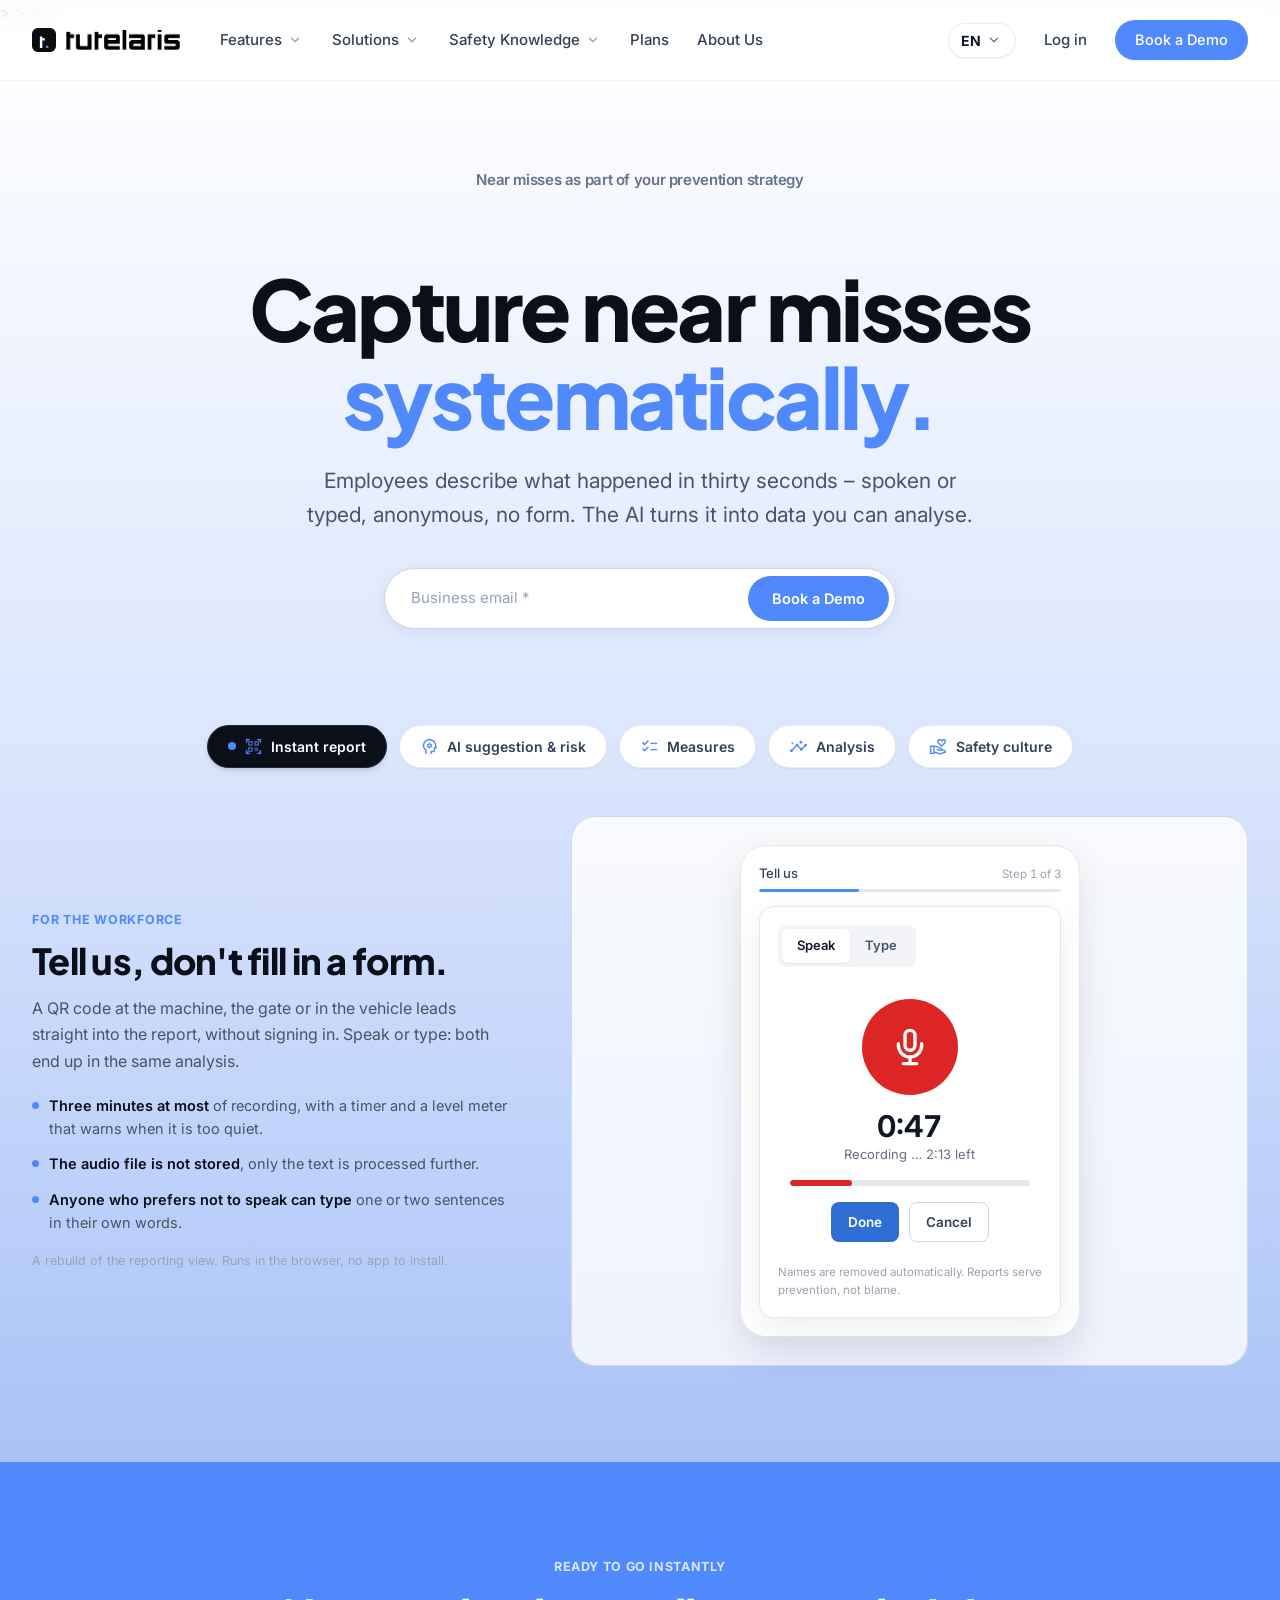
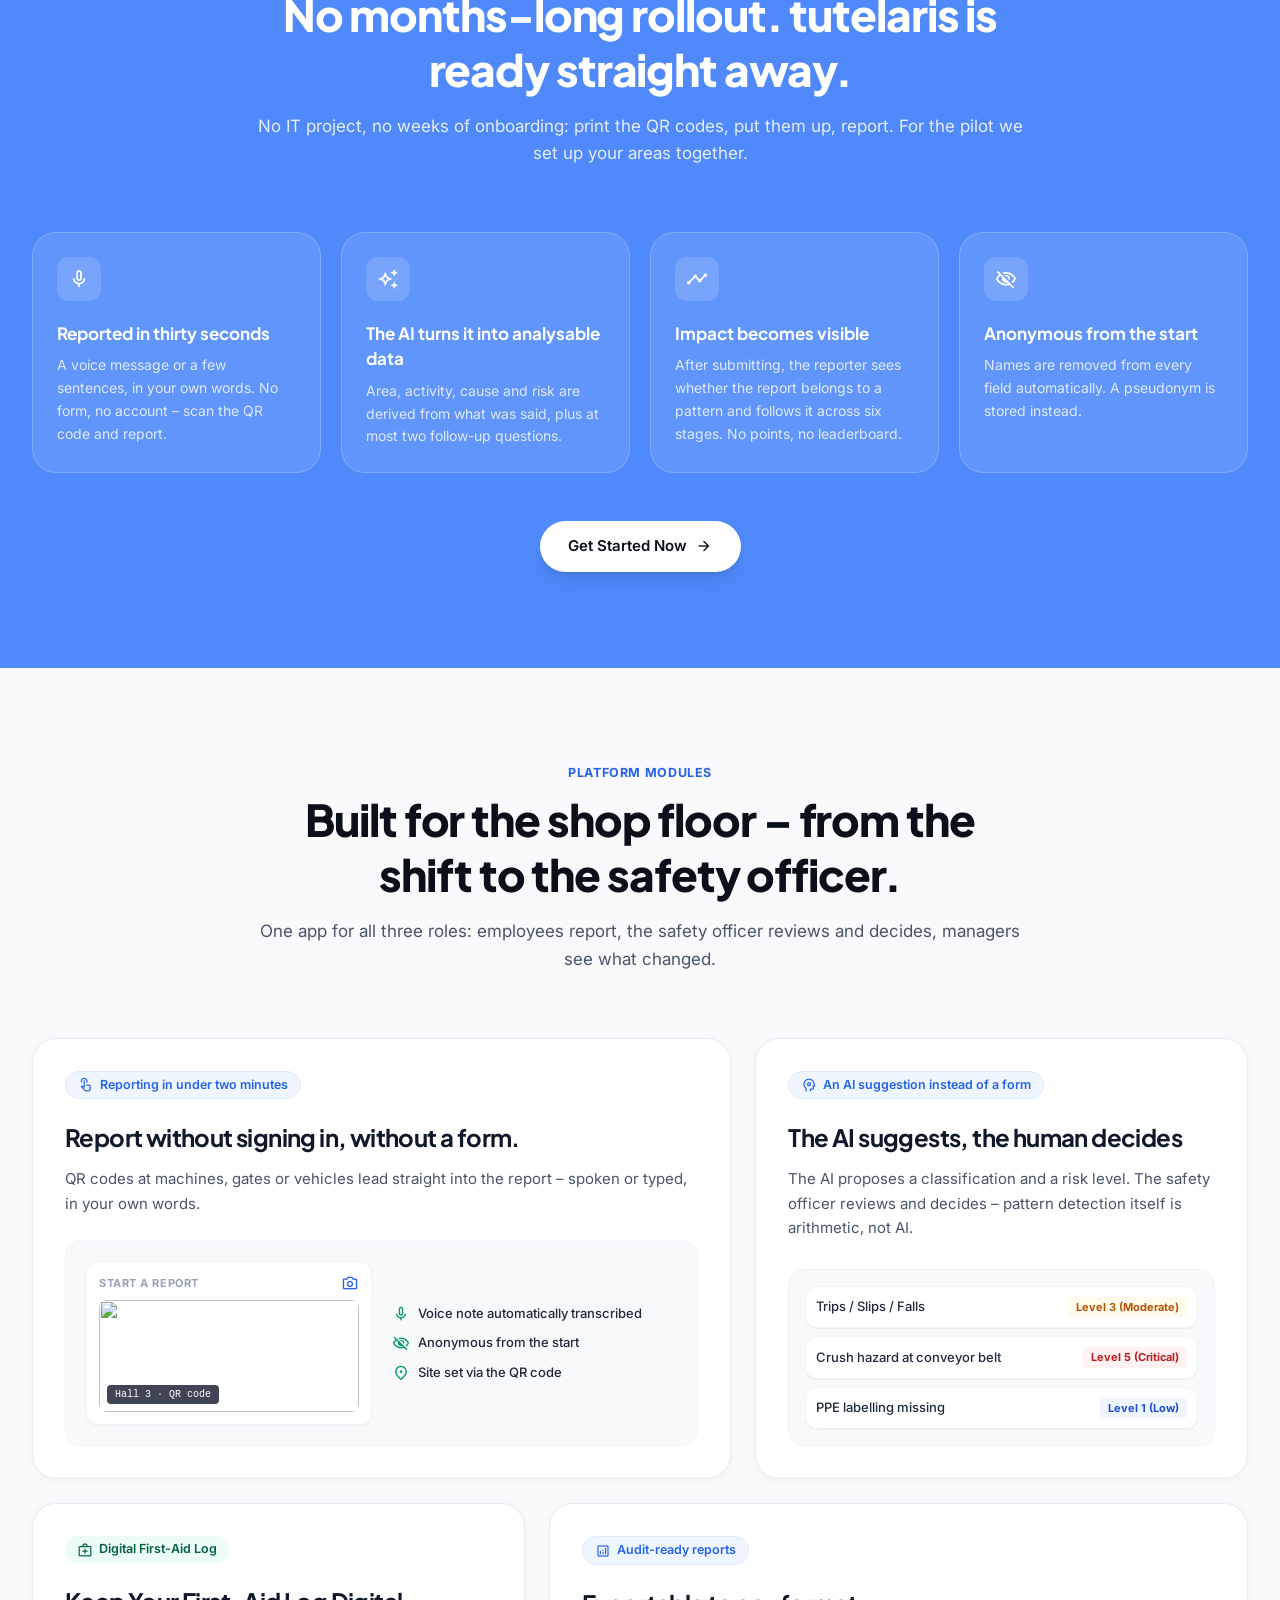
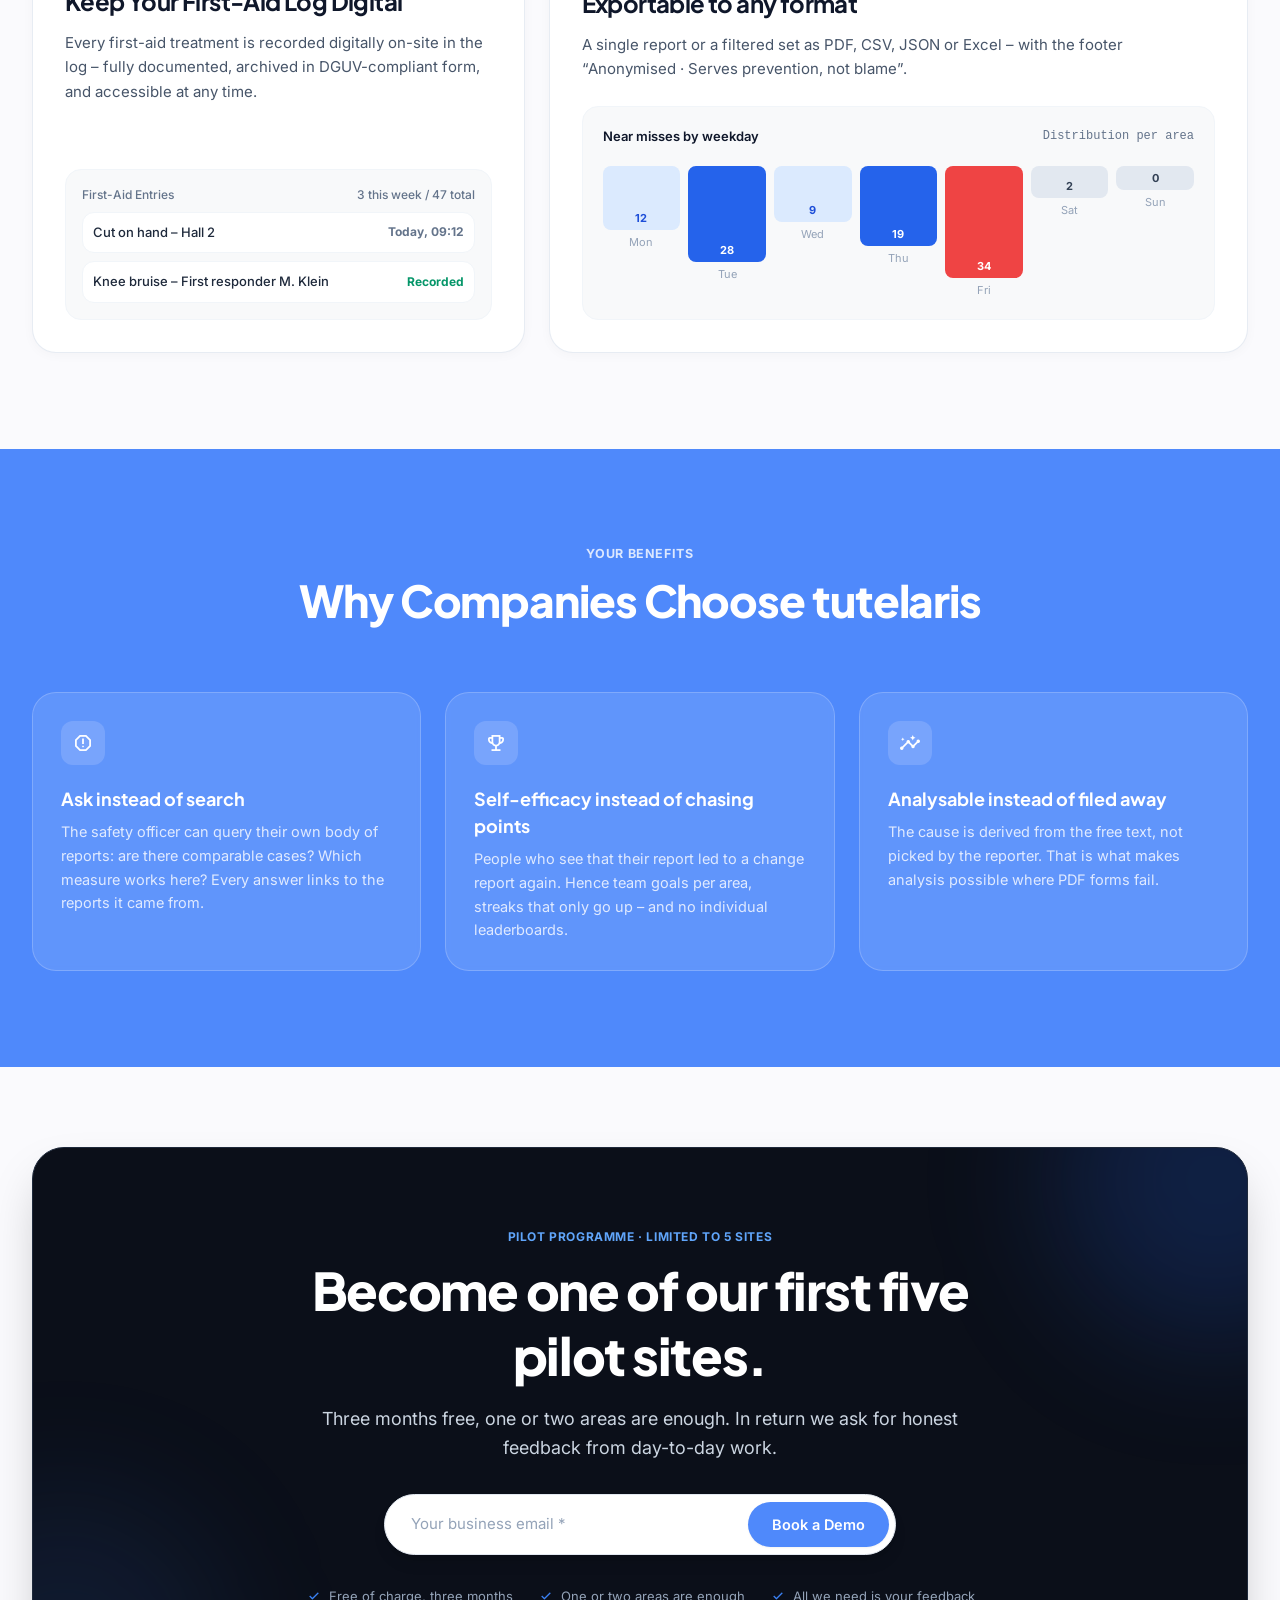
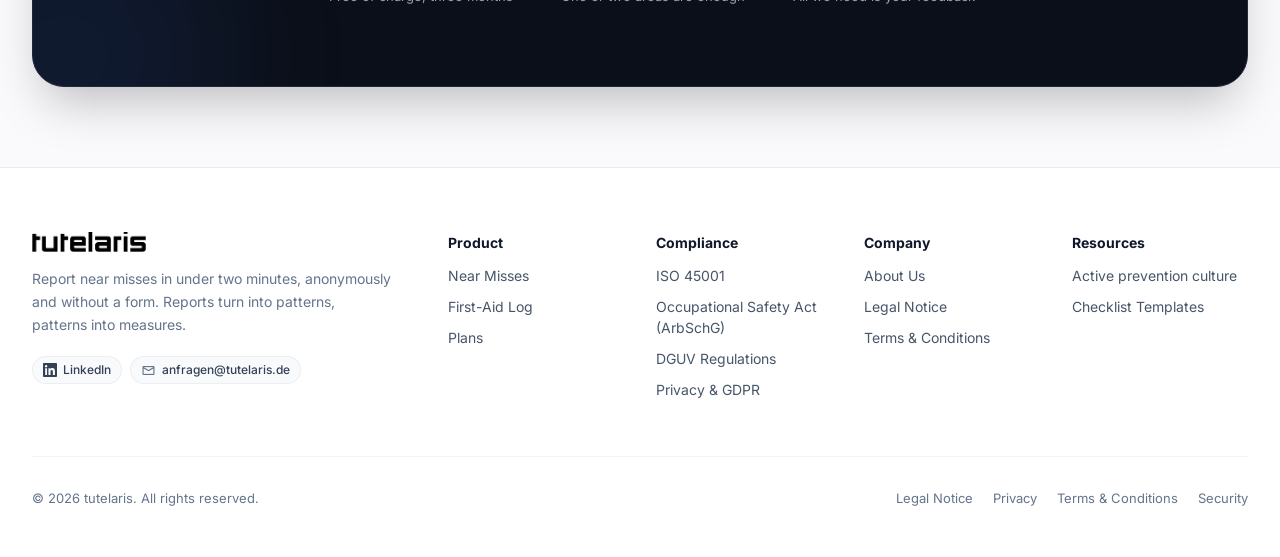
==== index.html @ 53d504a3 "Demo-Fenster auf dem Handy scrollbar und kompakter" ====
<!DOCTYPE html>
<html lang="en">
  <head>
    <meta charset="utf-8">
    <meta content="width=device-width, initial-scale=1.0" name="viewport">
    <meta content="web_standard" name="shell-type">
    <title>tutelaris – Capture near misses systematically</title>
    <meta name="description" content="Report near misses in under two minutes, spoken and anonymous, without a form. tutelaris turns reports into patterns and documented measures, first-aid log included.">>
    <link rel="canonical" href="https://tutelarisapp.com/"><link rel="alternate" hreflang="de" href="https://tutelaris.de/"><link rel="alternate" hreflang="en" href="https://tutelarisapp.com/"><link rel="alternate" hreflang="x-default" href="https://tutelaris.de/">
    <link rel="icon" href="https://tutelarisapp.com/favicon.ico" sizes="any"><link rel="icon" type="image/svg+xml" href="https://tutelarisapp.com/favicon.svg"><link rel="apple-touch-icon" href="https://tutelarisapp.com/apple-touch-icon.png">
    <meta name="theme-color" content="#4f89fb">
    <meta property="og:type" content="website">
    <meta property="og:site_name" content="tutelaris">
    <meta property="og:locale" content="de_DE">
    <meta property="og:url" content="https://tutelaris.de/">
    <meta property="og:title" content="tutelaris – Capture near misses systematically">>
    <meta property="og:description" content="Report near misses in under two minutes, spoken and anonymous, without a form. tutelaris turns reports into patterns and documented measures, first-aid log included.">>
    <meta property="og:image" content="https://tutelaris.de/og-image.png">
    <meta property="og:image:width" content="1200">
    <meta property="og:image:height" content="630">
    <meta name="twitter:card" content="summary_large_image">
    <meta name="twitter:title" content="tutelaris – Capture near misses systematically">
    <meta name="twitter:description" content="Report near misses in under two minutes, spoken and anonymous, without a form. tutelaris turns reports into patterns and documented measures, first-aid log included.">
    <meta name="twitter:image" content="https://tutelaris.de/og-image.png">
    <link href="https://fonts.googleapis.com" rel="preconnect">
    <link crossorigin="" href="https://fonts.gstatic.com" rel="preconnect">
    <link href="https://fonts.googleapis.com/css2?family=Inter:wght@400;500;600;700;800&amp;family=Plus+Jakarta+Sans:wght@600;700;800;900&amp;display=swap" rel="stylesheet">
    <link href="https://fonts.googleapis.com/css2?family=Material+Symbols+Outlined:opsz,wght,FILL,GRAD@20..24,400..600,0..1,0" rel="stylesheet">
    <style>@layer base{html,body{margin:0;padding:0;}html{scroll-behavior:smooth;}body{overscroll-behavior:none;}main>:first-child{margin-top:0!important;}main>:last-child{margin-bottom:0!important;}}::-webkit-scrollbar{display:none;}/* Fenster für Demo-Anfrage und Login: auf kleinen Geräten scrollbar   und kompakter, damit das Formular nicht unten abgeschnitten wird. */#demo-modal,#login-modal{overflow-y:auto;-webkit-overflow-scrolling:touch;overscroll-behavior:contain;}@media (max-width:640px){  #demo-modal>div:last-child,#login-modal>div:last-child{align-items:flex-start;padding:12px;}  .demo-modal-panel,#login-modal .relative.w-full{padding:20px 18px;border-radius:20px;}  .demo-modal-panel h3,#login-modal h3{font-size:20px;line-height:1.25;}  #demo-modal-form{gap:10px;}  #demo-modal-form label{margin-bottom:3px;}  #demo-field-note{min-height:0;height:64px;}  .demo-modal-panel>p{margin-bottom:14px;}}/* Der Hero beginnt direkt unter dem festen Kopf: Der Verlauf trägt den Abstand, damit zwischen Navigation und Verlauf keine Kante entsteht. */.hero-top{padding-top:var(--header-h,120px);}/* Einzeilige Formularfelder: feste Höhe 35px *//* ── Produktansichten in den Tabs ─────────────────────────────   Eigenständiges CSS, weil die kompilierte Tailwind-Datei nur die   Klassen enthält, die beim Bauen vorkamen. */.tp-wrap{position:relative;}.tp-panel{display:none;}.tp-panel.is-active{display:block;animation:tp-in .22s ease-out both;}@keyframes tp-in{from{opacity:0;transform:translateY(8px);}to{opacity:1;transform:none;}}.tp-grid{display:grid;gap:40px;align-items:center;}@media(min-width:1024px){.tp-grid{grid-template-columns:5fr 7fr;gap:56px;}}.tp-eyebrow{font-size:12.5px;font-weight:700;letter-spacing:.06em;text-transform:uppercase;color:#4f89fb;margin:0 0 10px;}.tp-title{font-family:'Plus Jakarta Sans',sans-serif;font-size:30px;line-height:1.15;font-weight:800;letter-spacing:-.02em;color:#0b0f19;margin:0 0 14px;}@media(min-width:640px){.tp-title{font-size:36px;}}.tp-lead{font-size:16px;line-height:1.65;color:#475467;margin:0 0 20px;}.tp-points{list-style:none;margin:0;padding:0;display:flex;flex-direction:column;gap:12px;}.tp-points li{display:flex;gap:10px;font-size:14.5px;line-height:1.6;color:#475467;}.tp-points b{color:#0b0f19;font-weight:600;}.tp-dot{flex:0 0 auto;width:7px;height:7px;border-radius:999px;background:#4f89fb;margin-top:8px;}.tp-note{font-size:12.5px;color:#98a2b3;margin:18px 0 0;}/* Rahmen um die Nachbauten */.tp-stage{background:linear-gradient(180deg,#f8fafc,#eef3fe);border:1px solid rgba(148,163,184,.35);border-radius:24px;padding:20px;}@media(min-width:640px){.tp-stage{padding:28px;}}.tp-phone{max-width:340px;margin:0 auto;background:#fff;border:1px solid #e4e7ec;border-radius:26px;padding:18px;box-shadow:0 18px 40px rgba(15,23,42,.10);}.tp-app{background:#fff;border:1px solid #e4e7ec;border-radius:14px;padding:18px;box-shadow:0 12px 32px rgba(15,23,42,.07);}.tp-app+.tp-app{margin-top:12px;}.tp-scroll{max-height:440px;overflow:hidden;position:relative;}.tp-fade{position:absolute;left:0;right:0;bottom:0;height:56px;background:linear-gradient(to bottom,rgba(255,255,255,0),#fff);}/* Bausteine aus dem Produkt */.tp-lbl{font-size:13px;font-weight:600;color:#344054;margin:0 0 6px;}.tp-field{border:1px solid #d0d5dd;border-radius:8px;padding:8px 12px;font-size:13.5px;color:#101828;background:#fff;min-height:35px;display:flex;align-items:center;}.tp-field.tp-multi{display:block;line-height:1.55;min-height:0;}.tp-select{display:flex;align-items:center;justify-content:space-between;gap:8px;}.tp-caret{color:#98a2b3;font-size:11px;}.tp-row{display:grid;gap:12px;}@media(min-width:640px){.tp-row.tp-2{grid-template-columns:1fr 1fr;}}.tp-btn{display:inline-flex;align-items:center;justify-content:center;border-radius:8px;padding:9px 16px;font-size:13.5px;font-weight:600;border:1px solid transparent;}.tp-btn-primary{background:#2f6fd4;color:#fff;}.tp-btn-secondary{background:#fff;color:#344054;border-color:#d0d5dd;}.tp-btns{display:flex;flex-wrap:wrap;gap:10px;margin-top:14px;}.tp-h{font-size:15px;font-weight:600;color:#101828;margin:0;}.tp-sub{font-size:13px;color:#667085;margin:3px 0 0;}.tp-kicker{font-size:11px;font-weight:700;letter-spacing:.06em;text-transform:uppercase;color:#98a2b3;margin:0 0 6px;}.tp-soft{background:#f8f9fb;border-radius:8px;padding:12px 14px;}.tp-chip{display:inline-flex;align-items:center;gap:6px;border:1px solid #e4e7ec;background:#f8f9fb;color:#475467;border-radius:999px;padding:4px 10px;font-size:11.5px;font-weight:500;}.tp-tag{display:inline-flex;border:1px solid #d0d5dd;background:#fff;color:#344054;border-radius:999px;padding:6px 13px;font-size:13px;}.tp-tag.is-on{background:#2f6fd4;border-color:#2f6fd4;color:#fff;font-weight:600;}.tp-tags{display:flex;flex-wrap:wrap;gap:8px;margin-top:12px;}.tp-badge{display:inline-flex;align-items:center;gap:6px;border-radius:999px;padding:3px 9px;font-size:11.5px;font-weight:600;}.tp-badge .tp-bdot{width:7px;height:7px;border-radius:999px;}.tp-badge-high{background:#fef3f2;color:#912018;}.tp-num{font-variant-numeric:tabular-nums;}/* Ansicht 1: Aufnahme */.tp-steps{display:flex;align-items:baseline;justify-content:space-between;font-size:13px;}.tp-steps span:first-child{font-weight:500;color:#344054;}.tp-steps span:last-child{font-size:11.5px;color:#98a2b3;}.tp-progress{height:3px;border-radius:999px;background:#e4e7ec;margin-top:6px;overflow:hidden;}.tp-progress i{display:block;height:100%;width:33.3%;border-radius:999px;background:#4d8cf0;}.tp-switch{display:inline-flex;background:#f2f4f7;border-radius:8px;padding:4px;margin-bottom:14px;}.tp-switch span{padding:7px 15px;border-radius:6px;font-size:13px;font-weight:600;color:#475467;}.tp-switch span.is-on{background:#fff;color:#101828;box-shadow:0 1px 2px rgba(16,24,40,.08);}.tp-rec{display:flex;flex-direction:column;align-items:center;gap:16px;padding:18px 0;text-align:center;}.tp-mic{position:relative;display:grid;place-items:center;width:96px;height:96px;}.tp-mic .tp-ring{position:absolute;inset:0;border-radius:999px;background:rgba(239,68,68,.25);animation:tp-breathe 1.6s ease-in-out infinite;}@keyframes tp-breathe{0%,100%{transform:scale(1.05);}50%{transform:scale(1.4);}}.tp-mic .tp-core{position:relative;display:grid;place-items:center;width:96px;height:96px;border-radius:999px;background:#dc2626;color:#fff;}.tp-time{font-size:30px;font-weight:700;color:#101828;line-height:1;}.tp-bar{height:6px;width:100%;max-width:240px;border-radius:999px;background:#e4e7ec;overflow:hidden;}.tp-bar i{display:block;height:100%;width:26%;background:#dc2626;border-radius:999px;}/* Ansicht 4: Auswertung */.tp-tiles{display:grid;grid-template-columns:1fr 1fr;gap:10px;}.tp-tile{border:1px solid #e4e7ec;border-radius:12px;background:#fff;padding:12px 14px;}.tp-tile .tp-tl{font-size:12px;font-weight:500;color:#667085;}.tp-tile .tp-tv{font-size:26px;font-weight:700;color:#111827;margin-top:2px;line-height:1.1;}.tp-tile .tp-th{font-size:11px;color:#98a2b3;margin-top:2px;}.tp-rank{display:grid;place-items:center;width:22px;height:22px;border-radius:6px;background:#2f6fd4;color:#fff;font-size:11px;font-weight:700;flex:0 0 auto;}.tp-barrow{display:grid;grid-template-columns:1fr auto;gap:8px;align-items:center;font-size:12.5px;color:#475467;margin-bottom:8px;}.tp-bartrack{grid-column:1 / -1;height:7px;border-radius:999px;background:#eef2f6;overflow:hidden;margin-top:-4px;}.tp-bartrack i{display:block;height:100%;border-radius:999px;}.tp-terms{display:flex;flex-wrap:wrap;gap:7px;}.tp-term{display:inline-flex;align-items:baseline;gap:5px;border-radius:8px;padding:4px 9px;background:#eef4fe;color:#2154a3;font-size:13px;}.tp-term b{font-weight:700;}.tp-term small{color:#6ba1f4;font-size:11px;}/* Ansicht 5: Rückmeldung */.tp-thanks{display:flex;gap:14px;align-items:flex-start;border:1px solid #bbf7d0;background:#f0fdf4;border-radius:14px;padding:16px;}.tp-thumb{flex:0 0 auto;display:grid;place-items:center;width:52px;height:52px;border-radius:999px;background:#0ca30c;color:#fff;}.tp-thanks h4{font-size:18px;font-weight:700;color:#14532d;margin:0;line-height:1.25;}.tp-pattern{display:flex;flex-wrap:wrap;align-items:center;gap:8px;margin-top:8px;font-size:14px;color:#14532d;}.tp-pdots{display:flex;gap:4px;}.tp-pdots i{width:8px;height:8px;border-radius:999px;background:#0ca30c;display:block;}.tp-trail{list-style:none;margin:0;padding:0;}.tp-trail li{display:flex;gap:12px;}.tp-trail .tp-line{display:flex;flex-direction:column;align-items:center;}.tp-trail .tp-tdot{width:10px;height:10px;border-radius:999px;background:#d1d5db;margin-top:5px;flex:0 0 auto;}.tp-trail .tp-tdot.is-done{background:#0ca30c;}.tp-trail .tp-tdot.is-now{background:#4d8cf0;box-shadow:0 0 0 3px rgba(42,120,214,.18);}.tp-trail .tp-tline{width:1px;flex:1;background:#e5e7eb;}.tp-trail .tp-tline.is-done{background:#0ca30c;}.tp-trail .tp-tbody{padding-bottom:14px;}.tp-trail .tp-tbody.is-open{opacity:.55;}.tp-trail p{margin:0;font-size:13.5px;color:#1f2937;font-weight:500;}.tp-trail p.is-now{font-weight:600;color:#101828;}.tp-trail small{display:block;margin-top:2px;font-size:11.5px;color:#667085;}.tp-result{border:1px solid #bbf7d0;background:#f0fdf4;border-radius:12px;padding:14px 16px;margin-top:12px;}.tp-result .tp-kicker{color:rgba(20,83,45,.7);}.tp-result p{margin:6px 0 0;font-size:14px;color:#14532d;line-height:1.55;font-weight:500;}.tp-result small{display:block;margin-top:8px;font-size:11.5px;color:rgba(20,83,45,.8);font-weight:400;}.tp-reject{border:1px solid #fde68a;background:#fffbeb;border-radius:12px;padding:14px 16px;margin-top:12px;}.tp-reject .tp-kicker{color:rgba(120,53,15,.85);}.tp-reject p{margin:6px 0 0;font-size:13.5px;color:#78350f;line-height:1.55;}@media (prefers-reduced-motion: reduce){  .tp-panel.is-active{animation:none;}  .tp-mic .tp-ring{animation:none;transform:scale(1.2);}}.sr-only{position:absolute;width:1px;height:1px;padding:0;margin:-1px;overflow:hidden;clip:rect(0,0,0,0);white-space:nowrap;border:0;}.hero-eyebrow{margin-bottom:72px;}@media (max-width:640px){.hero-eyebrow{margin-bottom:40px;}}.form-field{height:35px;padding-top:0;padding-bottom:0;line-height:35px;}.form-field:focus{box-shadow:0 0 0 3px rgba(79,137,251,.15);}.demo-booking-link:hover,.demo-success-booking:hover{color:#1e293b;}button[disabled]{opacity:.6;cursor:default;}/* Nav dropdowns: open on hover/focus with a short fade+slide; click still works on touch */.nav-dropdown-panel{opacity:0;visibility:hidden;transform:translateY(-6px);pointer-events:none;transition:opacity .18s ease,transform .18s ease,visibility .18s;}.nav-dropdown-panel::before{content:"";position:absolute;left:0;right:0;top:-10px;height:10px;}.nav-dropdown:hover>.nav-dropdown-panel,.nav-dropdown:focus-within>.nav-dropdown-panel,.nav-dropdown.is-open>.nav-dropdown-panel{opacity:1;visibility:visible;transform:translateY(0);pointer-events:auto;}.nav-dropdown:hover>.nav-dropdown-btn .material-symbols-outlined,.nav-dropdown.is-open>.nav-dropdown-btn .material-symbols-outlined{transform:rotate(180deg);}@media (prefers-reduced-motion:reduce){.nav-dropdown-panel{transition:none;}}</style><link rel="stylesheet" href="/styles-tailwind.css">
  <script type="application/ld+json">
  {
    "@context": "https://schema.org",
    "@type": "Organization",
    "name": "tutelaris",
    "url": "https://tutelaris.de/",
    "logo": "https://tutelaris.de/tutelaris-logo.svg",
    "description": "tutelaris ist die Anwendung, mit der Beschäftigte Beinaheunfälle in unter zwei Minuten anonym melden und Fachkräfte daraus Muster und Maßnahmen ableiten."
  }
  </script>
</head>
  <body class="bg-[#FAFAFD] font-body text-[#101828] antialiased selection:bg-blue-100 selection:text-blue-900">
    <header class="fixed top-0 left-0 right-0 w-full z-50 bg-white/80 backdrop-blur-md border-b border-slate-100 transition-all">
      
      <div class="h-20 max-w-[80rem] mx-auto px-6 sm:px-8 flex items-center justify-between gap-4">
        <div class="flex items-center gap-10">
          <a class="flex items-center gap-2.5 focus:outline-none" data-path="home" href="index.html">
            <img alt="" aria-hidden="true" class="h-6 w-auto object-contain rounded-md" src="/tutelaris-logo.svg"><img alt="tutelaris" class="h-5 w-auto object-contain" src="/tutelaris-logo-black.png">
  </a>
  <nav class="hidden lg:flex items-center gap-7">
    <div class="relative nav-dropdown">
      <button class="nav-dropdown-btn flex items-center gap-1 text-[15px] font-medium text-slate-700 hover:text-slate-900 py-2" type="button"><span>Features</span> <span class="material-symbols-outlined text-[18px] text-slate-400 transition-transform">expand_more</span></button>
      <div class="nav-dropdown-panel absolute top-full left-0 mt-1 w-64 bg-white rounded-2xl border border-slate-200/80 shadow-lg p-2 z-50">
        <a class="block px-3.5 py-2.5 rounded-xl text-[14px] font-medium text-slate-700 hover:bg-slate-50 hover:text-slate-900" href="#funktionen" data-path="beinaheunfall-management">Near Misses</a>
        <a class="block px-3.5 py-2.5 rounded-xl text-[14px] font-medium text-slate-700 hover:bg-slate-50 hover:text-slate-900" href="#verbandsbuch-modul" data-path="verbandsbuch">First-Aid Log</a>
      </div>
    </div>
    <div class="relative nav-dropdown">
      <button class="nav-dropdown-btn flex items-center gap-1 text-[15px] font-medium text-slate-700 hover:text-slate-900 py-2" type="button"><span>Solutions</span> <span class="material-symbols-outlined text-[18px] text-slate-400 transition-transform">expand_more</span></button>
      <div class="nav-dropdown-panel absolute top-full left-0 mt-1 w-64 bg-white rounded-2xl border border-slate-200/80 shadow-lg p-2 z-50">
        <a class="block px-3.5 py-2.5 rounded-xl text-[14px] font-medium text-slate-700 hover:bg-slate-50 hover:text-slate-900" href="logistik.html" data-path="loesung-logistik">Logistics</a>
        <a class="block px-3.5 py-2.5 rounded-xl text-[14px] font-medium text-slate-700 hover:bg-slate-50 hover:text-slate-900" href="produktion.html" data-path="loesung-produktion">Production</a>
        <a class="block px-3.5 py-2.5 rounded-xl text-[14px] font-medium text-slate-700 hover:bg-slate-50 hover:text-slate-900" href="baugewerbe.html" data-path="loesung-bau">Construction</a>
      </div>
    </div>
    <div class="relative nav-dropdown">
      <button class="nav-dropdown-btn flex items-center gap-1 text-[15px] font-medium text-slate-700 hover:text-slate-900 py-2" type="button"><span>Safety Knowledge</span> <span class="material-symbols-outlined text-[18px] text-slate-400 transition-transform">expand_more</span></button>
      <div class="nav-dropdown-panel absolute top-full left-0 mt-1 w-64 bg-white rounded-2xl border border-slate-200/80 shadow-lg p-2 z-50">
        <a class="block px-3.5 py-2.5 rounded-xl text-[14px] font-medium text-slate-700 hover:bg-slate-50 hover:text-slate-900" href="ehs-leitfaeden.html" data-path="ressourcen">Active prevention culture</a>
        <a class="block px-3.5 py-2.5 rounded-xl text-[14px] font-medium text-slate-700 hover:bg-slate-50 hover:text-slate-900" href="checklisten-vorlagen.html" data-path="ressourcen">Checklist Templates</a>
        </div>
    </div>
    <a class="text-[15px] font-medium text-slate-700 hover:text-slate-900 py-2" data-path="preise" href="preise.html">Plans</a>
    <a class="text-[15px] font-medium text-slate-700 hover:text-slate-900 py-2" data-path="unternehmen" href="ueber-uns.html">About Us</a>
  </nav></div>
  <div class="flex items-center gap-5">
    <div class="relative nav-dropdown hidden sm:block">
      <button class="nav-dropdown-btn flex items-center gap-1 px-3 py-1.5 rounded-full bg-white border border-slate-200/80 shadow-sm text-[14px] font-bold text-slate-900 hover:bg-slate-50" type="button" aria-haspopup="true">EN <span class="material-symbols-outlined text-[18px] text-slate-500 transition-transform">expand_more</span></button>
      <div class="nav-dropdown-panel absolute top-full right-0 mt-2 w-44 bg-white rounded-2xl border border-slate-200/80 shadow-lg p-1.5 z-50">
        <span class="flex items-center gap-2 px-3 py-2 rounded-lg text-[14px] font-bold text-[#4f89fb] bg-blue-50/70" aria-current="true">EN · English</span>
        <a class="flex items-center gap-2 px-3 py-2 rounded-lg text-[14px] font-semibold text-slate-800 hover:bg-slate-50" href="https://tutelaris.de/" hreflang="de">DE · Deutsch</a>
      </div>
    </div>
    
    
    <a class="hidden sm:inline-flex text-[15px] font-medium text-slate-700 hover:text-slate-900 px-2 py-1" data-path="login" href="#">Log in</a>
    <a class="demo-open-btn inline-flex items-center justify-center bg-[#4f89fb] hover:bg-[#3d75e6] text-white font-medium text-[14.5px] px-5 py-2.5 rounded-full shadow-sm hover:shadow-md transition-all h-10" data-path="demo-anfragen" href="https://meetings-na2.hubspot.com/andrei-piatrouski" target="_blank" rel="noopener">Book a Demo</a>
    <button class="mobile-nav-toggle lg:hidden flex items-center justify-center w-10 h-10 rounded-full border border-slate-200 text-slate-700" type="button" aria-expanded="false" aria-label="Open menu">
      <span class="material-symbols-outlined text-[22px]">menu</span>
    </button>
  </div></div>
  <div class="mobile-nav-panel hidden lg:hidden border-t border-slate-100 bg-white px-6 py-4 max-h-[calc(100vh-5rem)] overflow-y-auto">
    <div class="flex flex-col gap-1">
      <div class="mobile-accordion">
        <button type="button" class="mobile-accordion-btn w-full flex items-center justify-between px-2 py-2.5 rounded-lg text-[15px] font-medium text-slate-700 hover:bg-slate-50">
          <span>Features</span>
          <span class="material-symbols-outlined text-[20px] text-slate-400 transition-transform">expand_more</span>
        </button>
        <div class="mobile-accordion-panel hidden flex-col ml-2 pl-3 border-l border-slate-100">
          <a class="px-3 py-2 rounded-lg text-[14px] text-slate-600 hover:bg-slate-50 hover:text-slate-900" href="#funktionen" data-path="beinaheunfall-management">Near Misses</a>
          <a class="px-3 py-2 rounded-lg text-[14px] text-slate-600 hover:bg-slate-50 hover:text-slate-900" href="#verbandsbuch-modul" data-path="verbandsbuch">First-Aid Log</a>
        </div>
      </div>
      <div class="mobile-accordion">
        <button type="button" class="mobile-accordion-btn w-full flex items-center justify-between px-2 py-2.5 rounded-lg text-[15px] font-medium text-slate-700 hover:bg-slate-50">
          <span>Solutions</span>
          <span class="material-symbols-outlined text-[20px] text-slate-400 transition-transform">expand_more</span>
        </button>
        <div class="mobile-accordion-panel hidden flex-col ml-2 pl-3 border-l border-slate-100">
          <a class="px-3 py-2 rounded-lg text-[14px] text-slate-600 hover:bg-slate-50 hover:text-slate-900" href="logistik.html" data-path="loesung-logistik">Logistics</a>
          <a class="px-3 py-2 rounded-lg text-[14px] text-slate-600 hover:bg-slate-50 hover:text-slate-900" href="produktion.html" data-path="loesung-produktion">Production</a>
          <a class="px-3 py-2 rounded-lg text-[14px] text-slate-600 hover:bg-slate-50 hover:text-slate-900" href="baugewerbe.html" data-path="loesung-bau">Construction</a>
        </div>
      </div>
      <div class="mobile-accordion">
        <button type="button" class="mobile-accordion-btn w-full flex items-center justify-between px-2 py-2.5 rounded-lg text-[15px] font-medium text-slate-700 hover:bg-slate-50">
          <span>Safety Knowledge</span>
          <span class="material-symbols-outlined text-[20px] text-slate-400 transition-transform">expand_more</span>
        </button>
        <div class="mobile-accordion-panel hidden flex-col ml-2 pl-3 border-l border-slate-100">
          <a class="px-3 py-2 rounded-lg text-[14px] text-slate-600 hover:bg-slate-50 hover:text-slate-900" href="ehs-leitfaeden.html" data-path="ressourcen">Active prevention culture</a>
          <a class="px-3 py-2 rounded-lg text-[14px] text-slate-600 hover:bg-slate-50 hover:text-slate-900" href="checklisten-vorlagen.html" data-path="ressourcen">Checklist Templates</a>
          </div>
      </div>
      <a class="px-2 py-2.5 rounded-lg text-[15px] font-medium text-slate-700 hover:bg-slate-50" href="preise.html" data-path="preise">Plans</a>
      <a class="px-2 py-2.5 rounded-lg text-[15px] font-medium text-slate-700 hover:bg-slate-50" href="ueber-uns.html" data-path="unternehmen">About Us</a>
      <div class="border-t border-slate-100 my-2"></div>
      <a class="px-2 py-2.5 rounded-lg text-[15px] font-medium text-slate-700 hover:bg-slate-50" href="#" data-path="login">Log in</a>
      <div class="px-2 py-2.5">
        <span class="text-[13px] font-semibold uppercase tracking-wide text-slate-400">Language</span>
        <div class="mt-2 flex flex-col gap-1">
          <span class="flex items-center gap-2 px-3 py-2 rounded-lg text-[14px] font-bold text-[#4f89fb] bg-blue-50/70" aria-current="true">EN · English</span>
          <a class="flex items-center gap-2 px-3 py-2 rounded-lg text-[14px] font-semibold text-slate-800 hover:bg-slate-50" href="https://tutelaris.de/" hreflang="de">DE · Deutsch</a>
        </div>
      </div>
      
      
      <a class="demo-open-btn mt-2 inline-flex items-center justify-center bg-[#4f89fb] hover:bg-[#3d75e6] text-white font-medium text-[15px] px-5 py-3 rounded-full shadow-sm transition-all" data-path="demo-anfragen" href="https://meetings-na2.hubspot.com/andrei-piatrouski" target="_blank" rel="noopener">Book a Demo</a>
    </div>
  </div>
    </header><main class="w-full bg-[#FAFAFD] min-h-screen overflow-x-hidden"><div class="flex flex-col w-full">
<div class="hero-top relative bg-gradient-to-b from-white via-[#dbe6fd] to-[#a9c3f7]">
<div class="absolute top-0 left-1/2 -translate-x-1/2 w-[1300px] h-[850px] bg-[radial-gradient(ellipse_at_top,rgba(79,137,251,0.38),rgba(79,137,251,0)_65%)] pointer-events-none -z-10"></div>
<!-- 1. HERO SECTION (Personio style) -->
<section class="relative pt-12 pb-14 sm:pt-16 sm:pb-20 max-w-[80rem] mx-auto px-6 sm:px-8 w-full"><div class="absolute top-1/2 left-1/2 -translate-x-1/2 -translate-y-1/2 w-[600px] sm:w-[850px] lg:w-[1000px] h-[450px] sm:h-[600px] bg-gradient-to-tr from-[#2563eb]/15 via-[#60a5fa]/20 to-transparent rounded-full blur-3xl pointer-events-none -z-10"></div>
<div class="flex flex-col items-center text-center max-w-5xl mx-auto">
<!-- Kleine Einordnungszeile über der Überschrift -->
<p class="hero-eyebrow text-[13.5px] sm:text-[15px] font-semibold text-slate-500 tracking-tight">Near misses as part of your prevention strategy</p>
<!-- Extremely bold, tight Personio-style Hero Headline -->
<h1 class="font-headline text-[44px] sm:text-[64px] lg:text-[84px] font-[900] tracking-[-0.03em] text-[#0b0f19] leading-[1.05] max-w-5xl text-center">Capture near misses<br>
      <span class="text-[#4f89fb]">systematically.</span></h1>
<!-- Clean, reassuring Personio Subtitle -->
<p class="font-body text-[18px] sm:text-[21px] text-slate-600 mt-6 max-w-2xl leading-relaxed font-normal">Employees describe what happened in thirty seconds – spoken or typed, anonymous, no form. The AI turns it into data you can analyse.</p>
<!-- Personio-style Combined Email + Demo Pill Input -->
<div class="mt-9 w-full max-w-lg">
<form class="demo-trigger-form flex items-center bg-white rounded-full p-1.5 border border-slate-300 shadow-[0_4px_20px_rgba(0,0,0,0.06)] focus-within:border-blue-600 focus-within:ring-2 focus-within:ring-blue-600/10 transition-all" novalidate>
<input class="demo-email-input w-full px-5 py-3 text-[15px] text-slate-900 placeholder:text-slate-400 bg-transparent border-none focus:outline-none focus:ring-0 rounded-full font-normal" placeholder="Business email *" required="" type="email">
<button class="shrink-0 bg-[#4f89fb] hover:bg-[#3d75e6] text-white font-semibold text-[14.5px] px-6 py-3 rounded-full transition-colors flex items-center gap-2" type="submit">Book a Demo</button>
</form>
<p class="demo-email-error hidden mt-2 pl-5 text-[13px] text-red-600 flex items-center gap-1.5"><span class="material-symbols-outlined text-[16px]">error</span><span>Please enter a valid email address.</span></p>
</div>
</div>
</section>
<!-- 2. FUNKTIONEN MIT TABS -->
<section id="funktionen" class="max-w-[80rem] mx-auto px-6 sm:px-8 pt-4 pb-24 w-full scroll-mt-24" aria-labelledby="funktionen-titel">
<h2 id="funktionen-titel" class="sr-only">Features</h2>
<div class="module-tabs flex items-center justify-center gap-2.5 sm:gap-3 flex-wrap" role="tablist" aria-label="Funktionen">
<button class="module-tab-btn inline-flex items-center gap-2 px-5 py-2.5 rounded-full text-[14px] font-semibold transition-all bg-[#0b0f19] text-white shadow-md border border-slate-800" type="button" role="tab" id="tab-sofort-meldung" aria-controls="panel-sofort-meldung" aria-selected="true" tabindex="0" data-tab="sofort-meldung"><span class="tab-dot w-2 h-2 rounded-full bg-[#4f89fb]"></span><span class="material-symbols-outlined text-[19px] text-[#4f89fb]">qr_code_scanner</span><span>Instant report</span></button>
<button class="module-tab-btn inline-flex items-center gap-2 px-5 py-2.5 rounded-full text-[14px] font-semibold transition-all bg-white hover:bg-slate-50 text-slate-700 border border-slate-200/80 shadow-xs hover:shadow-sm" type="button" role="tab" id="tab-ki-vorschlag" aria-controls="panel-ki-vorschlag" aria-selected="false" tabindex="-1" data-tab="ki-vorschlag"><span class="tab-dot w-2 h-2 rounded-full bg-[#4f89fb] hidden"></span><span class="material-symbols-outlined text-[19px] text-[#4f89fb]">psychology</span><span>AI suggestion & risk</span></button>
<button class="module-tab-btn inline-flex items-center gap-2 px-5 py-2.5 rounded-full text-[14px] font-semibold transition-all bg-white hover:bg-slate-50 text-slate-700 border border-slate-200/80 shadow-xs hover:shadow-sm" type="button" role="tab" id="tab-massnahmen" aria-controls="panel-massnahmen" aria-selected="false" tabindex="-1" data-tab="massnahmen"><span class="tab-dot w-2 h-2 rounded-full bg-[#4f89fb] hidden"></span><span class="material-symbols-outlined text-[19px] text-[#4f89fb]">checklist</span><span>Measures</span></button>
<button class="module-tab-btn inline-flex items-center gap-2 px-5 py-2.5 rounded-full text-[14px] font-semibold transition-all bg-white hover:bg-slate-50 text-slate-700 border border-slate-200/80 shadow-xs hover:shadow-sm" type="button" role="tab" id="tab-datenanalyse" aria-controls="panel-datenanalyse" aria-selected="false" tabindex="-1" data-tab="datenanalyse"><span class="tab-dot w-2 h-2 rounded-full bg-[#4f89fb] hidden"></span><span class="material-symbols-outlined text-[19px] text-[#4f89fb]">insights</span><span>Analysis</span></button>
<button class="module-tab-btn inline-flex items-center gap-2 px-5 py-2.5 rounded-full text-[14px] font-semibold transition-all bg-white hover:bg-slate-50 text-slate-700 border border-slate-200/80 shadow-xs hover:shadow-sm" type="button" role="tab" id="tab-sicherheitskultur" aria-controls="panel-sicherheitskultur" aria-selected="false" tabindex="-1" data-tab="sicherheitskultur"><span class="tab-dot w-2 h-2 rounded-full bg-[#4f89fb] hidden"></span><span class="material-symbols-outlined text-[19px] text-[#4f89fb]">volunteer_activism</span><span>Safety culture</span></button>
</div>
<div class="tp-wrap mt-12">
<div class="tp-panel is-active" id="panel-sofort-meldung" role="tabpanel" aria-labelledby="tab-sofort-meldung">
<div class="tp-grid">
<div>
<p class="tp-eyebrow">For the workforce</p>
<h3 class="tp-title">Tell us, don't fill in a form.</h3>
<p class="tp-lead">A QR code at the machine, the gate or in the vehicle leads straight into the report, without signing in. Speak or type: both end up in the same analysis.</p>
<ul class="tp-points">
<li><span class="tp-dot"></span><span><b>Three minutes at most</b> <span>of recording, with a timer and a level meter that warns when it is too quiet.</span></span></li>
<li><span class="tp-dot"></span><span><b>The audio file is not stored</b><span>, only the text is processed further.</span></span></li>
<li><span class="tp-dot"></span><span><b>Anyone who prefers not to speak can type</b> <span>one or two sentences in their own words.</span></span></li>
</ul>
<p class="tp-note">A rebuild of the reporting view. Runs in the browser, no app to install.</p>
</div>
<div class="tp-stage">
<div class="tp-phone">
<div class="tp-steps"><span>Tell us</span><span class="tp-num">Step 1 of 3</span></div>
<div class="tp-progress"><i></i></div>
<div class="tp-app" style="margin-top:14px;">
<div class="tp-switch"><span class="is-on">Speak</span><span>Type</span></div>
<div class="tp-rec">
<div class="tp-mic"><span class="tp-ring" aria-hidden="true"></span><span class="tp-core"><svg viewBox="0 0 24 24" fill="none" stroke="currentColor" stroke-width="2" stroke-linecap="round" stroke-linejoin="round" width="40" height="40" aria-hidden="true"><rect x="9" y="2" width="6" height="12" rx="3"/><path d="M5 10v1a7 7 0 0 0 14 0v-1"/><path d="M12 18v4"/><path d="M8 22h8"/></svg></span></div>
<div>
<p class="tp-time tp-num">0:47</p>
<p class="tp-sub" style="margin-top:4px;">Recording … 2:13 left</p>
</div>
<div class="tp-bar"><i></i></div>
<div class="tp-btns" style="margin-top:0;justify-content:center;">
<span class="tp-btn tp-btn-primary">Done</span><span class="tp-btn tp-btn-secondary">Cancel</span>
</div>
</div>
<p class="tp-note" style="margin-top:4px;font-size:11.5px;">Names are removed automatically. Reports serve prevention, not blame.</p>
</div>
</div>
</div>
</div>
</div>
<div class="tp-panel" id="panel-ki-vorschlag" role="tabpanel" aria-labelledby="tab-ki-vorschlag" hidden>
<div class="tp-grid">
<div>
<p class="tp-eyebrow">Free text becomes structure</p>
<h3 class="tp-title">The AI suggests, the safety officer decides.</h3>
<p class="tp-lead">The spoken sentences turn into a complete report: short title, what happened, area, time, activity, equipment, risk potential. Correcting is easier than answering.</p>
<ul class="tp-points">
<li><span class="tp-dot"></span><span><b>Two follow-up questions at most</b><span>, answered by tapping tags, instead of a form with eight mandatory fields.</span></span></li>
<li><span class="tp-dot"></span><span><b>Names are removed automatically</b><span>, from every field, including the free text.</span></span></li>
<li><span class="tp-dot"></span><span><b>The cause is phrased systemically</b><span>: not “careless”, but “no fixed place for extension leads”.</span></span></li>
</ul>
<p class="tp-note">The classification is a suggestion. It is reviewed by the safety officer.</p>
</div>
<div class="tp-stage">
<div class="tp-app">
<p class="tp-kicker">2 questions left</p>
<p class="tp-h" style="font-size:16px;">Were there any particular conditions?</p>
<p class="tp-sub">Multiple answers possible</p>
<div class="tp-tags">
<span class="tp-tag">Wet</span>
<span class="tp-tag">Darkness</span>
<span class="tp-tag">Noise</span>
<span class="tp-tag is-on">Time pressure</span>
<span class="tp-tag">None of these</span>
</div>
<div class="tp-btns"><span class="tp-btn tp-btn-primary">Apply</span></div>
</div>
<div class="tp-app tp-scroll">
<p class="tp-h">Please check briefly</p>
<p class="tp-sub">Everything important is filled in already. Only change what is wrong.</p>
<div style="margin-top:14px;display:flex;flex-direction:column;gap:12px;">
<div><p class="tp-lbl">Short title</p><div class="tp-field">Near trip over a power strip in the workshop</div></div>
<div><p class="tp-lbl">What happened?</p><div class="tp-field tp-multi">A power strip was lying on the workshop floor, the cable was chafed in one place. Person&nbsp;A nearly stepped on it while fetching tools and only just avoided it.</div></div>
<div class="tp-row tp-2">
<div><p class="tp-lbl">Area</p><div class="tp-field tp-select"><span>Workshop / vehicles</span><span class="tp-caret">▾</span></div></div>
<div><p class="tp-lbl">Location</p><div class="tp-field">Workshop, at the lifting platform</div></div>
<div><p class="tp-lbl">When</p><div class="tp-field tp-num">15.09.2026, 06:40</div></div>
<div><p class="tp-lbl">Risk potential</p><div class="tp-field tp-select"><span>High</span><span class="tp-caret">▾</span></div></div>
</div>
<div class="tp-soft">
<p class="tp-kicker">Detected automatically · Electrical safety</p>
<p style="margin:0;font-size:13px;color:#344054;line-height:1.55;">No fixed place for extension leads and power strips; damaged cables only surface at the annual inspection.</p>
<p style="margin:8px 0 0;font-size:11.5px;color:#667085;">This classification is reviewed by the safety officer.</p>
</div>
</div>
<div class="tp-btns"><span class="tp-btn tp-btn-primary">Report anonymously</span><span class="tp-btn tp-btn-secondary">Discard</span></div>
<span class="tp-fade" aria-hidden="true"></span>
</div>
</div>
</div>
</div>
<div class="tp-panel" id="panel-massnahmen" role="tabpanel" aria-labelledby="tab-massnahmen" hidden>
<div class="tp-grid">
<div>
<p class="tp-eyebrow">For the safety officer</p>
<h3 class="tp-title">The loop closes, even with a no.</h3>
<p class="tp-lead">A measure is created for a report or a whole pattern, with an owner, a deadline and a status. Feedback to the people who reported is a field of its own.</p>
<ul class="tp-points">
<li><span class="tp-dot"></span><span><b>One sentence in plain language</b><span>, separate from the technical description. That is exactly what the people who reported read.</span></span></li>
<li><span class="tp-dot"></span><span><b>One measure answers everyone</b><span> who reported the same thing, without anyone becoming identifiable.</span></span></li>
<li><span class="tp-dot"></span><span><b>Even a no comes with a reason.</b> <span>Silence is the most common reason people never report again.</span></span></li>
</ul>
<p class="tp-note">Status planned → implemented → effectiveness verified, each with owner and deadline.</p>
</div>
<div class="tp-stage">
<div class="tp-app">
<p class="tp-h">Measure</p>
<p class="tp-sub">Whatever is decided here is seen by everyone who reported this pattern, without revealing their identity.</p>
<div style="border:1px solid #e4e7ec;border-radius:10px;padding:12px 14px;margin-top:14px;">
<div style="display:flex;flex-wrap:wrap;gap:8px;align-items:flex-start;justify-content:space-between;">
<p style="margin:0;font-size:14px;font-weight:600;color:#101828;">Fixed cable reels above the work stations</p>
<span class="tp-chip">geplant</span>
</div>
<p style="margin:6px 0 0;font-size:13px;color:#475467;line-height:1.55;">A ceiling reel is mounted above every work station so no extension lead runs across the floor.</p>
<p style="margin:8px 0 0;font-size:11.5px;color:#667085;">Workshop management · due 31 Oct 2026 · applies to workshop / vehicles</p>
</div>
<div style="margin-top:14px;">
<p class="tp-lbl">Feedback to the people who reported</p>
<div class="tp-field tp-multi">Every workshop station now has a ceiling reel. No cable lies in the walkway any more.</div>
<p style="margin:6px 0 0;font-size:11.5px;color:#667085;">One sentence in plain language. This is the text people who reported get to read.</p>
</div>
<div class="tp-soft" style="margin-top:14px;display:flex;flex-direction:column;gap:8px;">
<span style="display:flex;gap:8px;align-items:flex-start;font-size:13px;color:#344054;"><span style="flex:0 0 auto;width:13px;height:13px;border-radius:999px;border:4px solid #2f6fd4;margin-top:3px;"></span><span><span>Applies to the whole pattern</span> <b>Electrical safety</b><span>: everyone who reported this topic receives the feedback</span></span></span>
<span style="display:flex;gap:8px;align-items:flex-start;font-size:13px;color:#667085;"><span style="flex:0 0 auto;width:13px;height:13px;border-radius:999px;border:1px solid #d0d5dd;background:#fff;margin-top:3px;"></span><span>Applies to this single report only</span></span>
</div>
<div class="tp-btns"><span class="tp-btn tp-btn-primary">Save measure</span><span class="tp-btn tp-btn-secondary">No measure, with a reason</span></div>
</div>
<div class="tp-reject">
<p class="tp-kicker">No measure · 15 Sep 2026</p>
<p>The area is being redesigned during the autumn refit anyway; an interim fix would create more traffic.</p>
</div>
</div>
</div>
</div>
<div class="tp-panel" id="panel-datenanalyse" role="tabpanel" aria-labelledby="tab-datenanalyse" hidden>
<div class="tp-grid">
<div>
<p class="tp-eyebrow">Single cases become patterns</p>
<h3 class="tp-title">From three reports sharing a cause.</h3>
<p class="tp-lead">Below that it is a single case, and that is exactly what it says. Every pattern card names the focus area, the most common condition and the share at high risk, and it expands down to each report.</p>
<ul class="tp-points">
<li><span class="tp-dot"></span><span><b>Pattern detection is arithmetic, not AI</b><span>. Traceable and expandable at any time.</span></span></li>
<li><span class="tp-dot"></span><span><b>The cause comes from the free text</b><span>, not from a drop-down chosen by the person reporting.</span></span></li>
<li><span class="tp-dot"></span><span><b>The word field</b> <span>shows terms across every account of what happened: cable, grating, walkway.</span></span></li>
</ul>
<p class="tp-note">A rising curve first shows a greater willingness to report, not more danger.</p>
</div>
<div class="tp-stage">
<div class="tp-app">
<div class="tp-tiles">
<div class="tp-tile"><div class="tp-tl">Reports in total</div><div class="tp-tv tp-num">31</div><div class="tp-th">near misses on record</div></div>
<div class="tp-tile"><div class="tp-tl">Last 90 days</div><div class="tp-tv tp-num">14</div><div class="tp-th">newly recorded</div></div>
<div class="tp-tile"><div class="tp-tl">High risk potential</div><div class="tp-tv tp-num" style="color:#d03b3b;">7</div><div class="tp-th">if things had gone badly</div></div>
<div class="tp-tile"><div class="tp-tl">In recurring patterns</div><div class="tp-tv tp-num" style="color:#2f6fd4;">81 %</div><div class="tp-th">25 of 31 reports</div></div>
</div>
</div>
<div class="tp-app">
<div style="display:flex;align-items:flex-start;justify-content:space-between;gap:12px;">
<div style="display:flex;align-items:center;gap:10px;min-width:0;">
<span class="tp-rank">1</span><p class="tp-h">Slips and trips</p>
</div>
<span style="font-size:13px;font-weight:600;color:#101828;white-space:nowrap;" class="tp-num">8 reports</span>
</div>
<p style="margin:10px 0 0;font-size:13px;color:#475467;line-height:1.6;">8 of the 31 reports trace back to slips and trips, 5 of them in the treatment plant (63 %), mostly under the condition “wet”, 2 of them with high risk potential.</p>
<div class="tp-tags" style="gap:6px;">
<span class="tp-chip">Focus: treatment plant</span>
<span class="tp-chip">Condition: wet</span>
<span class="tp-badge tp-badge-high"><span class="tp-bdot" style="background:#d03b3b;"></span><span>High</span></span>
</div>
<p style="margin:12px 0 0;font-size:13px;font-weight:600;color:#2f6fd4;">Show evidence (8)</p>
</div>
<div class="tp-app">
<p class="tp-h">Cause categories</p>
<p class="tp-sub" style="margin-bottom:12px;">Derived automatically from the free-text account, not picked by the person reporting.</p>
<div class="tp-barrow"><span>Slips and trips</span><span class="tp-num">8</span><span class="tp-bartrack"><i style="width:100%;background:#2154a3;"></i></span></div>
<div class="tp-barrow"><span>Electrical safety</span><span class="tp-num">6</span><span class="tp-bartrack"><i style="width:75%;background:#2f6fd4;"></i></span></div>
<div class="tp-barrow"><span>Housekeeping, storage, walkways</span><span class="tp-num">5</span><span class="tp-bartrack"><i style="width:62%;background:#4d8cf0;"></i></span></div>
<div class="tp-barrow"><span>On-site traffic</span><span class="tp-num">4</span><span class="tp-bartrack"><i style="width:50%;background:#6ba1f4;"></i></span></div>
<div class="tp-barrow"><span>PPE not worn / not available</span><span class="tp-num">4</span><span class="tp-bartrack"><i style="width:50%;background:#8fb8f7;"></i></span></div>
</div>
<div class="tp-app">
<p class="tp-h">Terms from the free texts</p>
<p class="tp-sub" style="margin-bottom:12px;">The number says in how many reports the term appears.</p>
<div class="tp-terms">
<span class="tp-term"><b>kabel</b><small class="tp-num">9</small></span>
<span class="tp-term"><b>gitterrost</b><small class="tp-num">8</small></span>
<span class="tp-term"><b>laufweg</b><small class="tp-num">7</small></span>
<span class="tp-term"><b>steckdos</b><small class="tp-num">6</small></span>
<span class="tp-term"><b>railing</b><small class="tp-num">6</small></span>
<span class="tp-term"><b>schacht</b><small class="tp-num">5</small></span>
<span class="tp-term"><b>leiter</b><small class="tp-num">5</small></span>
<span class="tp-term"><b>gas detector</b><small class="tp-num">4</small></span>
</div>
</div>
</div>
</div>
</div>
<div class="tp-panel" id="panel-sicherheitskultur" role="tabpanel" aria-labelledby="tab-sicherheitskultur" hidden>
<div class="tp-grid">
<div>
<p class="tp-eyebrow">Why people report again</p>
<h3 class="tp-title">Reporting has to pay off.</h3>
<p class="tp-lead">Not through bonuses, but because it becomes visible that something changed thanks to your own report. Right after submitting, and again later once something has come of it.</p>
<ul class="tp-points">
<li><span class="tp-dot"></span><span><b>The progress trail across six stages</b> <span>also shows where things are stuck. An honest interim status keeps trust.</span></span></li>
<li><span class="tp-dot"></span><span><b>“This came of it: …”</b><span>: the safety officer’s sentence reaches the person who reported, without revealing who they are.</span></span></li>
<li><span class="tp-dot"></span><span><b>No leaderboards, no points for individuals.</b> <span>Reporting and implementing are rewarded, never a low accident count.</span></span></li>
</ul>
<p class="tp-note">Every figure comes from real data in the application, nothing is estimated. Anyone reporting via the QR code without signing in sees this feedback right after submitting; the later progress is visible once signed in.</p>
</div>
<div class="tp-stage">
<div class="tp-thanks">
<span class="tp-thumb" aria-hidden="true"><svg viewBox="0 0 24 24" fill="none" stroke="currentColor" stroke-width="2" stroke-linecap="round" stroke-linejoin="round" width="26" height="26" aria-hidden="true"><path d="M7 11v9H4a1 1 0 0 1-1-1v-7a1 1 0 0 1 1-1h3Z"/><path d="M7 11l4.2-7.4a1.5 1.5 0 0 1 2.8.9L13 9h4.6a2 2 0 0 1 2 2.4l-1.3 6A2 2 0 0 1 16.3 19H7"/></svg></span>
<div>
<h4>Thank you, this will be acted on!</h4>
<p class="tp-pattern"><span class="tp-pdots" aria-hidden="true"><i></i><i></i><i></i></span>
<span><b>3</b> <span>reports about</span> <b>Electrical safety</b><span>, which makes it a pattern.</span></span></p>
<p style="margin:8px 0 0;font-size:11.5px;color:rgba(20,83,45,.7);">Stored anonymously.</p>
</div>
</div>
<div class="tp-app" style="margin-top:12px;">
<p class="tp-kicker">What happens next</p>
<ol class="tp-trail">
<li><span class="tp-line"><span class="tp-tdot is-done"></span><span class="tp-tline is-done"></span></span><span class="tp-tbody"><p class=""><span>Received</span><span style="margin-left:8px;font-size:11.5px;font-weight:400;color:#98a2b3;" class="tp-num">15.09.2026</span></p></span></li>
<li><span class="tp-line"><span class="tp-tdot is-now"></span><span class="tp-tline"></span></span><span class="tp-tbody"><p class="is-now">Seen by the safety officer</p></span></li>
<li><span class="tp-line"><span class="tp-tdot is-done"></span><span class="tp-tline is-done"></span></span><span class="tp-tbody"><p class="">Recognised as a pattern</p><small>3 similar reports</small></span></li>
<li><span class="tp-line"><span class="tp-tdot"></span><span class="tp-tline"></span></span><span class="tp-tbody is-open"><p class="">Decision pending</p></span></li>
<li><span class="tp-line"><span class="tp-tdot"></span><span class="tp-tline"></span></span><span class="tp-tbody is-open"><p class="">Implemented</p></span></li>
<li><span class="tp-line"><span class="tp-tdot"></span></span><span class="tp-tbody is-open"><p class="">Effectiveness verified</p></span></li>
</ol>
</div>
<div class="tp-result">
<p class="tp-kicker">What came of your report</p>
<p>Every workshop station now has a ceiling reel. No cable lies in the walkway any more.</p>
<small>Your report was one of 3 that led to this change.</small>
</div>
</div>
</div>
</div>
</div>
</section>
</div>
<!-- 4. SOFORT STARTKLAR SECTION (tutelaris Blue) -->
<section class="w-full bg-[#4f89fb] py-24">
<div class="max-w-[80rem] mx-auto px-6 sm:px-8">
<div class="text-center max-w-3xl mx-auto mb-16">
<span class="text-[12.5px] font-bold uppercase tracking-wider text-white/80 block mb-2.5">Ready to Go Instantly</span>
<h2 class="font-headline text-[34px] sm:text-[44px] font-extrabold text-white tracking-tight leading-tight">No months-long rollout. tutelaris is ready straight away.</h2>
<p class="font-body text-[17px] text-white/85 mt-4 leading-relaxed">No IT project, no weeks of onboarding: print the QR codes, put them up, report. For the pilot we set up your areas together.</p>
</div>
<!-- Placeholder feature grid -->
<div class="grid grid-cols-1 sm:grid-cols-2 lg:grid-cols-4 gap-5">
<div class="bg-white/10 backdrop-blur-sm border border-white/20 rounded-3xl p-6 flex flex-col">
<div class="w-11 h-11 rounded-xl bg-white/15 flex items-center justify-center mb-5">
<span class="material-symbols-outlined text-white text-[22px]">mic</span>
</div>
<h3 class="font-headline text-[17px] font-bold text-white mb-2">Reported in thirty seconds</h3>
<p class="text-[14px] text-white/80 leading-relaxed">A voice message or a few sentences, in your own words. No form, no account – scan the QR code and report.</p>
</div>
<div class="bg-white/10 backdrop-blur-sm border border-white/20 rounded-3xl p-6 flex flex-col">
<div class="w-11 h-11 rounded-xl bg-white/15 flex items-center justify-center mb-5">
<span class="material-symbols-outlined text-white text-[22px]">auto_awesome</span>
</div>
<h3 class="font-headline text-[17px] font-bold text-white mb-2">The AI turns it into analysable data</h3>
<p class="text-[14px] text-white/80 leading-relaxed">Area, activity, cause and risk are derived from what was said, plus at most two follow-up questions.</p>
</div>
<div class="bg-white/10 backdrop-blur-sm border border-white/20 rounded-3xl p-6 flex flex-col">
<div class="w-11 h-11 rounded-xl bg-white/15 flex items-center justify-center mb-5">
<span class="material-symbols-outlined text-white text-[22px]">timeline</span>
</div>
<h3 class="font-headline text-[17px] font-bold text-white mb-2">Impact becomes visible</h3>
<p class="text-[14px] text-white/80 leading-relaxed">After submitting, the reporter sees whether the report belongs to a pattern and follows it across six stages. No points, no leaderboard.</p>
</div>
<div class="bg-white/10 backdrop-blur-sm border border-white/20 rounded-3xl p-6 flex flex-col">
<div class="w-11 h-11 rounded-xl bg-white/15 flex items-center justify-center mb-5">
<span class="material-symbols-outlined text-white text-[22px]">visibility_off</span>
</div>
<h3 class="font-headline text-[17px] font-bold text-white mb-2">Anonymous from the start</h3>
<p class="text-[14px] text-white/80 leading-relaxed">Names are removed from every field automatically. A pseudonym is stored instead.</p>
</div>
</div>
<div class="flex justify-center mt-12">
<a href="https://meetings-na2.hubspot.com/andrei-piatrouski" class="demo-open-btn inline-flex items-center justify-center gap-2 bg-white hover:bg-slate-50 text-[#0b0f19] font-semibold text-[15px] px-7 py-3.5 rounded-full shadow-lg transition-all" data-path="demo-anfragen" target="_blank" rel="noopener">
<span>Get Started Now</span>
<span class="material-symbols-outlined text-[18px]">arrow_forward</span>
</a>
</div>
</div>
</section>
<!-- 5. CORE FEATURES BENTO GRID (tutelaris Clean Aesthetics) -->
<section class="max-w-[80rem] mx-auto px-6 sm:px-8 py-24 w-full">
<div class="text-center max-w-3xl mx-auto mb-16">
<span class="text-[12.5px] font-bold uppercase tracking-wider text-[#2563eb] block mb-2.5">Platform Modules</span>
<h2 class="font-headline text-[34px] sm:text-[44px] font-extrabold text-[#0b0f19] tracking-tight leading-tight">Built for the shop floor – from the shift to the safety officer.</h2>
<p class="font-body text-[17px] text-slate-600 mt-4 leading-relaxed">One app for all three roles: employees report, the safety officer reviews and decides, managers see what changed.</p>
</div>
<div class="grid grid-cols-1 md:grid-cols-2 lg:grid-cols-12 gap-6">
<!-- Bento 1: Mobile Reporting (Col 7) -->
<div class="lg:col-span-7 bg-white p-8 rounded-3xl border border-slate-200/80 shadow-[0_2px_12px_rgba(0,0,0,0.03)] flex flex-col justify-between">
<div>
<div class="inline-flex items-center gap-1.5 px-3 py-1 rounded-full bg-blue-50 text-[#2563eb] text-[12.5px] font-semibold mb-5 border border-blue-100">
<span class="material-symbols-outlined text-[16px]">touch_app</span> <span>Reporting in under two minutes</span>
        </div>
<h3 class="font-headline text-[24px] font-bold text-slate-900 mb-3 tracking-tight">Report without signing in, without a form.</h3>
<p class="text-[15px] text-slate-600 mb-6 leading-relaxed">QR codes at machines, gates or vehicles lead straight into the report – spoken or typed, in your own words.</p>
</div>
<div class="bg-[#F8F9FA] p-5 rounded-2xl border border-slate-100">
<div class="flex flex-col sm:flex-row items-center gap-5">
<div class="w-full sm:w-1/2 bg-white p-3 rounded-xl shadow-xs border border-slate-100">
<div class="flex items-center justify-between mb-2">
<span class="text-[11px] font-bold text-slate-400 uppercase tracking-wider">START A REPORT</span>
<span class="material-symbols-outlined text-[#2563eb] text-[18px]">photo_camera</span>
</div>
<div class="h-28 rounded-lg overflow-hidden relative">
<img class="w-full h-full object-cover" data-alt="High-resolution smartphone view showing a safety inspection photo of a defective pallet racking system with yellow safety markings in an industrial warehouse setting, realistic enterprise photography." src="https://lh3.googleusercontent.com/aida-public/[base64]">
<span class="absolute bottom-2 left-2 bg-slate-900/80 text-white text-[10px] px-2 py-0.5 rounded font-mono">Hall 3 · QR code</span>
</div>
</div>
<div class="w-full sm:w-1/2 flex flex-col gap-2.5">
<div class="flex items-center gap-2 text-slate-800 text-[13px] font-medium">
<span class="material-symbols-outlined text-emerald-600 text-[18px]">mic</span>
              <span>Voice note automatically transcribed</span>
            </div>
<div class="flex items-center gap-2 text-slate-800 text-[13px] font-medium">
<span class="material-symbols-outlined text-emerald-600 text-[18px]">visibility_off</span>
              <span>Anonymous from the start</span>
            </div>
<div class="flex items-center gap-2 text-slate-800 text-[13px] font-medium">
<span class="material-symbols-outlined text-emerald-600 text-[18px]">location_on</span>
              <span>Site set via the QR code</span>
            </div>
</div>
</div>
</div>
</div>
<!-- Bento 2: KI Risk Scoring (Col 5) -->
<div class="lg:col-span-5 bg-white p-8 rounded-3xl border border-slate-200/80 shadow-[0_2px_12px_rgba(0,0,0,0.03)] flex flex-col justify-between">
<div>
<div class="inline-flex items-center gap-1.5 px-3 py-1 rounded-full bg-blue-50 text-[#2563eb] text-[12.5px] font-semibold mb-5 border border-blue-100">
<span class="material-symbols-outlined text-[16px]">psychology</span> <span>An AI suggestion instead of a form</span>
        </div>
<h3 class="font-headline text-[24px] font-bold text-slate-900 mb-3 tracking-tight">The AI suggests, the human decides</h3>
<p class="text-[15px] text-slate-600 mb-6 leading-relaxed">The AI proposes a classification and a risk level. The safety officer reviews and decides – pattern detection itself is arithmetic, not AI.</p>
</div>
<div class="bg-[#F8F9FA] p-4 rounded-2xl border border-slate-100 flex flex-col gap-2">
<div class="flex items-center justify-between p-2.5 rounded-xl bg-white border border-slate-100 shadow-2xs">
<span class="text-[13px] font-medium text-slate-800">Trips / Slips / Falls</span>
<span class="px-2 py-0.5 rounded text-[11px] font-bold bg-amber-50 text-amber-700">Level 3 (Moderate)</span>
</div>
<div class="flex items-center justify-between p-2.5 rounded-xl bg-white border border-slate-100 shadow-2xs">
<span class="text-[13px] font-medium text-slate-800">Crush hazard at conveyor belt</span>
<span class="px-2 py-0.5 rounded text-[11px] font-bold bg-red-50 text-red-700">Level 5 (Critical)</span>
</div>
<div class="flex items-center justify-between p-2.5 rounded-xl bg-white border border-slate-100 shadow-2xs">
<span class="text-[13px] font-medium text-slate-800">PPE labelling missing</span>
<span class="px-2 py-0.5 rounded text-[11px] font-bold bg-blue-50 text-blue-700">Level 1 (Low)</span>
</div>
</div>
</div>
<!-- Bento 3: Digitales Verbandsbuch (Col 5) -->
<div id="verbandsbuch-modul" class="lg:col-span-5 bg-white p-8 rounded-3xl border border-slate-200/80 shadow-[0_2px_12px_rgba(0,0,0,0.03)] flex flex-col justify-between scroll-mt-24">
<div>
<div class="inline-flex items-center gap-1.5 px-3 py-1 rounded-full bg-emerald-50 text-emerald-800 text-[12.5px] font-semibold mb-5">
<span class="material-symbols-outlined text-[16px]">medical_services</span> <span>Digital First-Aid Log</span>
        </div>
<h3 class="font-headline text-[24px] font-bold text-slate-900 mb-3 tracking-tight">Keep Your First-Aid Log Digital</h3>
<p class="text-[15px] text-slate-600 mb-6 leading-relaxed">Every first-aid treatment is recorded digitally on-site in the log – fully documented, archived in DGUV-compliant form, and accessible at any time.</p>
</div>
<div class="bg-[#F8F9FA] p-4 rounded-2xl border border-slate-100 space-y-2">
<div class="flex items-center justify-between text-[12px] font-medium text-slate-500 mb-1">
<span class="">First-Aid Entries</span>
<span class="">3 this week / 47 total</span>
</div>
<div class="p-2.5 bg-white rounded-xl border border-slate-100 flex items-center justify-between">
<span class="text-[13px] font-medium text-slate-800">Cut on hand – Hall 2</span>
<span class="text-[12px] text-slate-500 font-bold">Today, 09:12</span>
</div>
<div class="p-2.5 bg-white rounded-xl border border-slate-100 flex items-center justify-between">
<span class="text-[13px] font-medium text-slate-800">Knee bruise – First responder M. Klein</span>
<span class="text-[12px] text-emerald-600 font-bold">Recorded</span>
</div>
</div>
</div>
<!-- Bento 4: Audit Reporting (Col 7) -->
<div class="lg:col-span-7 bg-white p-8 rounded-3xl border border-slate-200/80 shadow-[0_2px_12px_rgba(0,0,0,0.03)] flex flex-col justify-between">
<div>
<div class="inline-flex items-center gap-1.5 px-3 py-1 rounded-full bg-blue-50 text-[#2563eb] text-[12.5px] font-semibold mb-5 border border-blue-100">
<span class="material-symbols-outlined text-[16px]">analytics</span> <span>Audit-ready reports</span>
        </div>
<h3 class="font-headline text-[24px] font-bold text-slate-900 mb-3 tracking-tight">Exportable to any format</h3>
<p class="text-[15px] text-slate-600 mb-6 leading-relaxed">A single report or a filtered set as PDF, CSV, JSON or Excel – with the footer “Anonymised · Serves prevention, not blame”.</p>
</div>
<div class="bg-[#F8F9FA] p-5 rounded-2xl border border-slate-100">
<div class="flex items-center justify-between mb-3 text-[13px]">
<span class="font-semibold text-slate-900">Near misses by weekday</span>
<span class="text-slate-500 font-mono text-[12px]">Distribution per area</span>
</div>
<div class="grid grid-cols-7 gap-2 text-center pt-2">
<div><div class="h-16 bg-blue-100 rounded-lg flex items-end justify-center pb-1"><span class="text-[11px] font-bold text-blue-700">12</span></div><span class="text-[11px] text-slate-400 mt-1 block">Mon</span></div>
<div><div class="h-24 bg-[#2563eb] rounded-lg flex items-end justify-center pb-1"><span class="text-[11px] font-bold text-white">28</span></div><span class="text-[11px] text-slate-400 mt-1 block">Tue</span></div>
<div><div class="h-14 bg-blue-100 rounded-lg flex items-end justify-center pb-1"><span class="text-[11px] font-bold text-blue-700">9</span></div><span class="text-[11px] text-slate-400 mt-1 block">Wed</span></div>
<div><div class="h-20 bg-[#2563eb] rounded-lg flex items-end justify-center pb-1"><span class="text-[11px] font-bold text-white">19</span></div><span class="text-[11px] text-slate-400 mt-1 block">Thu</span></div>
<div><div class="h-28 bg-[#EF4444] rounded-lg flex items-end justify-center pb-1"><span class="text-[11px] font-bold text-white">34</span></div><span class="text-[11px] text-slate-400 mt-1 block">Fri</span></div>
<div><div class="h-8 bg-slate-200 rounded-lg flex items-end justify-center pb-1"><span class="text-[11px] font-bold text-slate-700">2</span></div><span class="text-[11px] text-slate-400 mt-1 block">Sat</span></div>
<div><div class="h-6 bg-slate-200 rounded-lg flex items-end justify-center pb-1"><span class="text-[11px] font-bold text-slate-700">0</span></div><span class="text-[11px] text-slate-400 mt-1 block">Sun</span></div>
</div>
</div>
</div>
</div>
</section>

<!-- 6b. PRODUKT-VORTEILE -->
<section id="vorteile" class="w-full bg-[#4f89fb] py-24 scroll-mt-24">
<div class="max-w-[80rem] mx-auto px-6 sm:px-8">
<div class="text-center max-w-3xl mx-auto mb-16">
<span class="text-[12.5px] font-bold uppercase tracking-wider text-white/80 block mb-2.5">Your Benefits</span>
<h2 class="font-headline text-[34px] sm:text-[44px] font-extrabold text-white tracking-tight leading-tight">Why Companies Choose tutelaris</h2>
</div>
<div class="grid grid-cols-1 md:grid-cols-3 gap-6">
<div class="bg-white/10 backdrop-blur-sm border border-white/20 rounded-3xl p-7 flex flex-col">
<div class="w-11 h-11 rounded-xl bg-white/15 flex items-center justify-center mb-5">
<span class="material-symbols-outlined text-white text-[22px]">report</span>
</div>
<h3 class="font-headline text-[18px] font-bold text-white mb-2">Ask instead of search</h3>
<p class="text-[14.5px] text-white/80 leading-relaxed">The safety officer can query their own body of reports: are there comparable cases? Which measure works here? Every answer links to the reports it came from.</p>
</div>
<div class="bg-white/10 backdrop-blur-sm border border-white/20 rounded-3xl p-7 flex flex-col">
<div class="w-11 h-11 rounded-xl bg-white/15 flex items-center justify-center mb-5">
<span class="material-symbols-outlined text-white text-[22px]">emoji_events</span>
</div>
<h3 class="font-headline text-[18px] font-bold text-white mb-2">Self-efficacy instead of chasing points</h3>
<p class="text-[14.5px] text-white/80 leading-relaxed">People who see that their report led to a change report again. Hence team goals per area, streaks that only go up – and no individual leaderboards.</p>
</div>
<div class="bg-white/10 backdrop-blur-sm border border-white/20 rounded-3xl p-7 flex flex-col">
<div class="w-11 h-11 rounded-xl bg-white/15 flex items-center justify-center mb-5">
<span class="material-symbols-outlined text-white text-[22px]">insights</span>
</div>
<h3 class="font-headline text-[18px] font-bold text-white mb-2">Analysable instead of filed away</h3>
<p class="text-[14.5px] text-white/80 leading-relaxed">The cause is derived from the free text, not picked by the reporter. That is what makes analysis possible where PDF forms fail.</p>
</div>
</div>
</div>
</section>
<!-- 7. FINAL HIGH-CONVERSION CTA (tutelaris Dark Slate / Glowing Blue Style) -->
<section class="max-w-[80rem] mx-auto px-6 sm:px-8 py-20 w-full">
<div class="bg-[#0b0f19] text-white rounded-[32px] p-10 sm:p-16 lg:p-20 shadow-2xl flex flex-col items-center text-center relative overflow-hidden border border-slate-800">
<div class="absolute -top-32 -right-32 w-80 h-80 bg-[#2563eb]/20 rounded-full blur-3xl pointer-events-none"></div>
<div class="absolute -bottom-32 -left-32 w-80 h-80 bg-[#3b82f6]/10 rounded-full blur-3xl pointer-events-none"></div>
<span class="text-[12px] font-bold uppercase tracking-wider text-blue-400 mb-3">Pilot programme · limited to 5 sites</span>
<h2 class="font-headline text-[36px] sm:text-[52px] font-black tracking-tight text-white max-w-3xl leading-tight">Become one of our first five pilot sites.</h2>
<p class="text-[18px] text-slate-300 max-w-2xl mt-4 font-normal leading-relaxed">Three months free, one or two areas are enough. In return we ask for honest feedback from day-to-day work.</p>
<div class="mt-8 w-full max-w-lg">
<form class="demo-trigger-form flex items-center bg-white rounded-full p-1.5 shadow-lg border border-slate-200" novalidate>
<input class="demo-email-input w-full px-5 py-3 text-[15px] text-slate-900 placeholder:text-slate-400 bg-transparent border-none focus:outline-none focus:ring-0 rounded-full font-normal" placeholder="Your business email *" required="" type="email">
<button class="shrink-0 bg-[#4f89fb] hover:bg-[#3d75e6] text-white font-semibold text-[14.5px] px-6 py-3 rounded-full transition-colors shadow-sm" type="submit">Book a Demo</button>
</form>
<p class="demo-email-error hidden mt-2 pl-5 text-[13px] text-red-400 flex items-center gap-1.5"><span class="material-symbols-outlined text-[16px]">error</span><span>Please enter a valid email address.</span></p>
</div>
<div class="flex flex-wrap items-center justify-center gap-6 mt-8 text-slate-400 text-[13px]">
<span class="flex items-center gap-1.5"><span class="material-symbols-outlined text-[#3b82f6] text-[18px]">check</span><span>Free of charge, three months</span></span>
<span class="flex items-center gap-1.5"><span class="material-symbols-outlined text-[#3b82f6] text-[18px]">check</span><span>One or two areas are enough</span></span>
<span class="flex items-center gap-1.5"><span class="material-symbols-outlined text-[#3b82f6] text-[18px]">check</span><span>All we need is your feedback</span></span>
</div>
</div>
</section>
</div></main><footer class="w-full bg-white border-t border-slate-200/80 pt-16 pb-12"><div class="max-w-[80rem] mx-auto px-6 sm:px-8"><div class="grid grid-cols-2 md:grid-cols-3 lg:grid-cols-6 gap-8 pb-14 border-b border-slate-100"><div class="col-span-2 md:col-span-3 lg:col-span-2 flex flex-col gap-4 pr-6"><div class="flex items-center gap-2.5"><img alt="tutelaris" class="h-5 w-auto object-contain" src="/tutelaris-logo-black.png"></div><p class="text-[14px] text-slate-500 max-w-sm leading-relaxed">Report near misses in under two minutes, anonymously and without a form. Reports turn into patterns, patterns into measures.</p><div class="flex flex-wrap items-center gap-2 pt-1"><a class="inline-flex items-center gap-1.5 px-2.5 py-1 rounded-full bg-slate-50 text-slate-700 text-[12px] font-medium border border-slate-200/60 hover:bg-slate-100 transition-colors" href="https://www.linkedin.com/company/tutelaris/" target="_blank" rel="noopener" aria-label="tutelaris auf LinkedIn"><svg width="14" height="14" viewBox="0 0 24 24" fill="currentColor" aria-hidden="true"><path d="M22.225 0H1.771C.792 0 0 .77 0 1.723v20.547C0 23.23.792 24 1.771 24h20.451C23.2 24 24 23.23 24 22.27V1.723C24 .77 23.2 0 22.222 0h.003zM6.905 20.452H3.77V9h3.135v11.452zM5.337 7.433a2.062 2.062 0 1 1 0-4.124 2.062 2.062 0 0 1 0 4.124zM20.447 20.452h-3.554v-5.569c0-1.328-.027-3.037-1.852-3.037-1.853 0-2.136 1.445-2.136 2.939v5.667H9.35V9h3.414v1.561h.049c.476-.9 1.637-1.852 3.368-1.852 3.6 0 4.266 2.37 4.266 5.456v6.287z"/></svg>LinkedIn</a><a class="inline-flex items-center gap-1.5 px-2.5 py-1 rounded-full bg-slate-50 text-slate-700 text-[12px] font-medium border border-slate-200/60 hover:bg-slate-100 transition-colors" href="mailto:anfragen@tutelaris.de"><span class="material-symbols-outlined text-[15px] text-slate-500">mail</span>anfragen@tutelaris.de</a></div></div><div class="flex flex-col gap-3"><span class="text-[14px] font-bold text-slate-900">Product</span><div class="flex flex-col gap-2.5 text-[14px] text-slate-600"><a class="hover:text-slate-900 transition-colors" data-path="beinaheunfall-management" href="#funktionen">Near Misses</a><a class="hover:text-slate-900 transition-colors" data-path="verbandsbuch" href="#verbandsbuch-modul">First-Aid Log</a><a class="hover:text-slate-900 transition-colors" data-path="preise" href="preise.html">Plans</a></div></div><div class="flex flex-col gap-3"><span class="text-[14px] font-bold text-slate-900">Compliance</span><div class="flex flex-col gap-2.5 text-[14px] text-slate-600"><a class="hover:text-slate-900 transition-colors" data-path="compliance-iso-45001" href="iso-45001.html">ISO 45001</a><a class="hover:text-slate-900 transition-colors" data-path="compliance-arbschg" href="arbeitsschutzgesetz.html">Occupational Safety Act (ArbSchG)</a><a class="hover:text-slate-900 transition-colors" data-path="compliance-dguv" href="dguv-vorschriften.html">DGUV Regulations</a><a class="hover:text-slate-900 transition-colors" data-path="compliance-datenschutz" href="https://tutelaris.de/datenschutz.html">Privacy &amp; GDPR</a></div></div><div class="flex flex-col gap-3"><span class="text-[14px] font-bold text-slate-900">Company</span><div class="flex flex-col gap-2.5 text-[14px] text-slate-600"><a class="hover:text-slate-900 transition-colors" data-path="unternehmen" href="ueber-uns.html">About Us</a><a class="hover:text-slate-900 transition-colors" data-path="impressum" href="https://tutelaris.de/impressum.html">Legal Notice</a><a class="hover:text-slate-900 transition-colors" data-path="agb" href="https://tutelaris.de/agb.html">Terms &amp; Conditions</a></div></div><div class="flex flex-col gap-3"><span class="text-[14px] font-bold text-slate-900">Resources</span><div class="flex flex-col gap-2.5 text-[14px] text-slate-600"><a class="hover:text-slate-900 transition-colors" data-path="ehs-leitfaeden" href="ehs-leitfaeden.html">Active prevention culture</a><a class="hover:text-slate-900 transition-colors" data-path="checklisten-vorlagen" href="checklisten-vorlagen.html">Checklist Templates</a></div></div></div><div class="pt-8 flex flex-col sm:flex-row items-center justify-between gap-4 text-[13px] text-slate-500"><div class="">© 2026 tutelaris. All rights reserved.</div><div class="flex items-center gap-5"><a class="hover:text-slate-900 transition-colors" href="https://tutelaris.de/impressum.html">Legal Notice</a><a class="hover:text-slate-900 transition-colors" href="https://tutelaris.de/datenschutz.html">Privacy</a><a class="hover:text-slate-900 transition-colors" href="https://tutelaris.de/agb.html">Terms &amp; Conditions</a><a class="hover:text-slate-900 transition-colors" href="sicherheit.html">Security</a></div></div></div></footer>

<!-- DEMO BOOKING MODAL -->
<div id="demo-modal" class="fixed inset-0 z-[100] hidden">
  <div class="demo-modal-backdrop absolute inset-0 bg-slate-900/60 backdrop-blur-sm"></div>
  <div class="relative min-h-full flex items-center justify-center p-4 sm:p-6">
    <div class="demo-modal-panel relative w-full max-w-md bg-white rounded-[28px] shadow-2xl p-7 sm:p-8">
      <button type="button" class="demo-modal-close absolute top-5 right-5 w-9 h-9 rounded-full flex items-center justify-center text-slate-400 hover:text-slate-700 hover:bg-slate-100 transition-colors" aria-label="Close">
        <span class="material-symbols-outlined text-[20px]">close</span>
      </button>
      <div class="w-11 h-11 rounded-xl overflow-hidden mb-4">
        <img src="/tutelaris-logo.svg" alt="tutelaris" class="w-full h-full object-cover">
      </div>
      <h3 class="font-headline text-[24px] font-extrabold text-[#0b0f19] tracking-tight mb-1.5">Book a Demo</h3>
      <p class="text-[14px] text-slate-500 mb-6">Tell us briefly about yourself – we will get back to you within one working day.</p>
      <form id="demo-modal-form" class="flex flex-col gap-4" novalidate>
        <div>
          <label for="demo-field-email" class="block text-[13px] font-semibold text-slate-700 mb-1.5">Business email *</label>
          <input id="demo-field-email" name="email" type="email" required placeholder="name@company.com" class="w-full px-4 form-field text-[14.5px] text-slate-900 placeholder:text-slate-400 bg-white border border-slate-200 rounded-lg focus:outline-none focus:border-[#4f89fb] focus:ring-2 transition-all">
          <p id="demo-field-email-error" class="hidden mt-1.5 text-[12.5px] text-red-600 flex items-center gap-1"><span class="material-symbols-outlined text-[14px]">error</span><span>Please enter a valid address.</span></p>
        </div>
        <div>
          <label for="demo-field-company" class="block text-[13px] font-semibold text-slate-700 mb-1.5">Organisation *</label>
          <input id="demo-field-company" name="company" type="text" required placeholder="Company name" class="w-full px-4 form-field text-[14.5px] text-slate-900 placeholder:text-slate-400 bg-white border border-slate-200 rounded-lg focus:outline-none focus:border-[#4f89fb] focus:ring-2 transition-all">
          <p id="demo-field-company-error" class="hidden mt-1.5 text-[12.5px] text-red-600 flex items-center gap-1"><span class="material-symbols-outlined text-[14px]">error</span><span>Please tell us your organisation.</span></p>
        </div>
        <div>
          <label for="demo-field-note" class="block text-[13px] font-semibold text-slate-700 mb-1.5">How are incidents recorded at your site today? <span class="text-slate-400 font-normal">(optional)</span></label>
          <textarea id="demo-field-note" name="note" rows="3" placeholder="e.g. paper form, PDF on the intranet, spreadsheet, not at all" class="w-full px-4 py-2.75 text-[14.5px] text-slate-900 placeholder:text-slate-400 bg-white border border-slate-200 rounded-lg focus:outline-none focus:border-[#4f89fb] focus:ring-2 transition-all"></textarea>
        </div>
        <div>
          <label for="demo-field-name" class="block text-[13px] font-semibold text-slate-700 mb-1.5">Name <span class="text-slate-400 font-normal">(optional)</span></label>
          <input id="demo-field-name" name="name" type="text" placeholder="First and last name" class="w-full px-4 form-field text-[14.5px] text-slate-900 placeholder:text-slate-400 bg-white border border-slate-200 rounded-lg focus:outline-none focus:border-[#4f89fb] focus:ring-2 transition-all">
        </div>
        <p id="demo-form-error" class="hidden text-[12.5px] text-red-600 flex items-start gap-1.5"><span class="material-symbols-outlined text-[15px]">error</span><span>Sending failed. Please email anfragen@tutelaris.de or pick a time directly.</span></p>
        <button type="submit" class="mt-2 w-full inline-flex items-center justify-center gap-2 bg-[#4f89fb] hover:bg-[#3d75e6] text-white font-semibold text-[15px] px-6 py-3 rounded-xl transition-colors">
          <span>Send request</span>
          <span class="material-symbols-outlined text-[18px]">arrow_forward</span>
        </button>
        <a class="demo-booking-link text-center text-[13px] font-medium text-slate-500 transition-colors" href="https://meetings-na2.hubspot.com/andrei-piatrouski" target="_blank" rel="noopener">Rather pick a time directly</a>
        <p class="text-[11.5px] text-slate-400 text-center leading-relaxed"><span>We use your details solely to process your request.</span> <a href="https://tutelaris.de/datenschutz.html" class="underline hover:text-slate-600">Privacy</a></p>
      </form>
      <div id="demo-modal-success" class="hidden text-center py-4">
        <div class="w-14 h-14 rounded-full bg-emerald-50 flex items-center justify-center mx-auto mb-4">
          <span class="material-symbols-outlined text-emerald-600 text-[28px]">check_circle</span>
        </div>
        <h3 class="font-headline text-[20px] font-extrabold text-[#0b0f19] mb-1.5">Request sent</h3>
        <p class="text-[14px] text-slate-500">Thank you – we will get back to you within one working day. You can also pick a time directly.</p>
        <a class="demo-success-booking mt-5 inline-flex items-center justify-center gap-2 bg-[#4f89fb] hover:bg-[#3d75e6] text-white font-semibold text-[14.5px] px-5 py-2.5 rounded-xl transition-colors" href="https://meetings-na2.hubspot.com/andrei-piatrouski" target="_blank" rel="noopener">Pick a time</a>
      </div>

    </div>
  </div>
</div>

<!-- LOGIN MODAL -->
<div id="login-modal" class="fixed inset-0 z-[100] hidden">
  <div class="login-modal-backdrop absolute inset-0 bg-slate-900/60 backdrop-blur-sm"></div>
  <div class="relative min-h-full flex items-center justify-center p-4 sm:p-6">
    <div class="relative w-full max-w-md bg-white rounded-[28px] shadow-2xl p-7 sm:p-8">
      <button type="button" class="login-modal-close absolute top-5 right-5 w-9 h-9 rounded-full flex items-center justify-center text-slate-400 hover:text-slate-700 hover:bg-slate-100 transition-colors" aria-label="Close">
        <span class="material-symbols-outlined text-[20px]">close</span>
      </button>

      <div class="flex items-center gap-3 mb-6">
        <div class="w-11 h-11 rounded-xl overflow-hidden shrink-0">
          <img src="/tutelaris-logo.svg" alt="tutelaris" class="w-full h-full object-cover">
        </div>
        <div>
          <div class="font-headline text-[17px] font-extrabold text-[#4f89fb] leading-tight">tutelaris</div>
          <div class="text-[12.5px] text-slate-500 leading-tight">Workplace Safety &amp; DGUV Management</div>
        </div>
      </div>

      <h3 class="font-headline text-[26px] font-extrabold text-[#0b0f19] tracking-tight mb-1.5">Welcome back</h3>
      <p class="text-[14px] text-slate-500 mb-6">Near misses, reports, and first-aid log in one place.</p>

      <div id="login-modal-body">
        <form id="login-modal-form" class="flex flex-col gap-4" novalidate>
          <div>
            <label for="login-field-username" class="block text-[13px] font-semibold text-slate-700 mb-1.5">Username or work email</label>
            <input id="login-field-username" name="username" type="text" autocomplete="username" placeholder="name@unternehmen.de" class="w-full px-4 form-field text-[14.5px] text-slate-900 placeholder:text-slate-400 bg-slate-50 border border-slate-200 rounded-lg focus:outline-none focus:ring-2 focus:ring-[#4f89fb]/30 focus:border-[#4f89fb] transition-all">
          </div>
          <div>
            <label for="login-field-password" class="block text-[13px] font-semibold text-slate-700 mb-1.5">Password</label>
            <div class="relative">
              <input id="login-field-password" name="password" type="password" autocomplete="current-password" placeholder="••••••••" class="w-full px-4 form-field pr-11 text-[14.5px] text-slate-900 placeholder:text-slate-400 bg-slate-50 border border-slate-200 rounded-lg focus:outline-none focus:ring-2 focus:ring-[#4f89fb]/30 focus:border-[#4f89fb] transition-all">
              <button type="button" class="login-password-toggle absolute right-3 top-1/2 -translate-y-1/2 w-7 h-7 flex items-center justify-center text-slate-400 hover:text-slate-600" aria-label="Passwort anzeigen">
                <span class="material-symbols-outlined text-[19px]">visibility</span>
              </button>
            </div>
          </div>
          <button type="submit" class="mt-1 w-full inline-flex items-center justify-center gap-2 bg-[#4f89fb] hover:bg-[#3d75e6] text-white font-semibold text-[15px] px-6 py-3 rounded-xl transition-colors shadow-sm">Log in</button>
        </form>

        <div class="mt-6 pt-4 border-t border-slate-100 flex flex-col sm:flex-row items-center justify-between gap-2 text-[12px] text-slate-500 text-center sm:text-left">
          <span>No access yet? Get in touch with us.</span>
          <a href="https://tutelaris.de/datenschutz.html" class="hover:text-slate-700 transition-colors">Privacy</a>
        </div>
      </div>

      <div id="login-modal-success" class="hidden text-center py-4">
        <div class="w-14 h-14 rounded-full bg-emerald-50 flex items-center justify-center mx-auto mb-4">
          <span class="material-symbols-outlined text-emerald-600 text-[28px]">check_circle</span>
        </div>
        <h3 class="font-headline text-[20px] font-extrabold text-[#0b0f19] mb-1.5">Access coming soon</h3>
        <p class="text-[14px] text-slate-500">The product area opens at launch. We will get in touch as soon as it is ready.</p>
      </div>
    </div>
  </div>
</div>

<script>
(function () {
  // Höhe des festen Kopfs (Ankündigungsleiste + Navigation) an das CSS geben,
  // damit der Hero-Verlauf exakt darunter anschließt, auch wenn die
  // Ankündigungsleiste auf schmalen Geräten zweizeilig wird.
  var kopfEl = document.querySelector('header');
  function kopfHoehe() {
    if (kopfEl) document.documentElement.style.setProperty('--header-h', kopfEl.offsetHeight + 'px');
  }
  kopfHoehe();
  window.addEventListener('resize', kopfHoehe);
  window.addEventListener('load', kopfHoehe);

  // ---- Nav dropdowns (Funktionen, Lösungen, Sicherheitswissen, Über uns, DE) ----
  var dropdowns = document.querySelectorAll('.nav-dropdown');
  function closeAllDropdowns(except) {
    dropdowns.forEach(function (dd) {
      if (dd === except) return;
      dd.classList.remove('is-open');
    });
  }
  dropdowns.forEach(function (dd) {
    var btn = dd.querySelector('.nav-dropdown-btn');
    var panel = dd.querySelector('.nav-dropdown-panel');
    if (!btn || !panel) return;
    btn.addEventListener('click', function (e) {
      e.stopPropagation();
      var wasOpen = dd.classList.contains('is-open');
      closeAllDropdowns(dd);
      dd.classList.toggle('is-open', !wasOpen);
    });
  });
  document.addEventListener('click', function () { closeAllDropdowns(null); });



  // ---- Mobile nav toggle ----
  var mobileToggle = document.querySelector('.mobile-nav-toggle');
  var mobilePanel = document.querySelector('.mobile-nav-panel');

  function closeMobilePanel() {
    if (!mobileToggle || !mobilePanel) return;
    mobilePanel.classList.add('hidden');
    mobileToggle.setAttribute('aria-expanded', 'false');
    mobileToggle.querySelector('.material-symbols-outlined').textContent = 'menu';
    mobilePanel.querySelectorAll('.mobile-accordion-panel').forEach(function (p) { p.classList.add('hidden'); p.classList.remove('flex'); });
    mobilePanel.querySelectorAll('.mobile-accordion-btn .material-symbols-outlined').forEach(function (icon) { icon.classList.remove('rotate-180'); });
  }

  if (mobileToggle && mobilePanel) {
    mobileToggle.addEventListener('click', function () {
      var isHidden = mobilePanel.classList.contains('hidden');
      if (isHidden) {
        mobilePanel.classList.remove('hidden');
        mobileToggle.setAttribute('aria-expanded', 'true');
        mobileToggle.querySelector('.material-symbols-outlined').textContent = 'close';
      } else {
        closeMobilePanel();
      }
    });

    // Accordion sections (Funktionen, Lösungen, Sicherheitswissen)
    mobilePanel.querySelectorAll('.mobile-accordion-btn').forEach(function (btn) {
      var panel = btn.nextElementSibling;
      btn.addEventListener('click', function () {
        var isHidden = panel.classList.contains('hidden');
        panel.classList.toggle('hidden', !isHidden);
        panel.classList.toggle('flex', isHidden);
        var icon = btn.querySelector('.material-symbols-outlined');
        if (icon) icon.classList.toggle('rotate-180', isHidden);
      });
    });

    // Close the panel after following an actual link (not accordion toggles or the lang switch)
    mobilePanel.querySelectorAll('a').forEach(function (a) {
      a.addEventListener('click', function () {
        closeMobilePanel();
      });
    });
  }

  // ---- Module tab pills ----
  // ---- Funktionen-Tabs: schalten die Ansicht darunter ----
  var tabButtons = Array.prototype.slice.call(document.querySelectorAll('.module-tab-btn'));
  var AKTIV = ['bg-[#0b0f19]', 'text-white', 'shadow-md', 'border-slate-800'];
  var RUHE = ['bg-white', 'hover:bg-slate-50', 'text-slate-700', 'border-slate-200/80', 'shadow-xs', 'hover:shadow-sm'];

  function zeigeTab(btn, fokus) {
    tabButtons.forEach(function (b) {
      var an = b === btn;
      b.classList.remove.apply(b.classList, an ? RUHE : AKTIV);
      b.classList.add.apply(b.classList, an ? AKTIV : RUHE);
      b.setAttribute('aria-selected', String(an));
      b.tabIndex = an ? 0 : -1;
      var dot = b.querySelector('.tab-dot');
      if (dot) dot.classList.toggle('hidden', !an);
      var panel = document.getElementById('panel-' + b.dataset.tab);
      if (panel) {
        panel.classList.toggle('is-active', an);
        if (an) { panel.removeAttribute('hidden'); } else { panel.setAttribute('hidden', ''); }
      }
    });
    if (fokus) btn.focus();
  }

  tabButtons.forEach(function (btn, i) {
    btn.addEventListener('click', function () { zeigeTab(btn, false); });
    btn.addEventListener('keydown', function (e) {
      var schritt = e.key === 'ArrowRight' ? 1 : e.key === 'ArrowLeft' ? -1 : 0;
      if (!schritt) return;
      e.preventDefault();
      zeigeTab(tabButtons[(i + schritt + tabButtons.length) % tabButtons.length], true);
    });
  });

  // ---- Email validation (replaces the browser's native validation bubble) ----
  // Stricter than the native type="email" check, which accepts addresses
  // without a top-level domain (e.g. "xx@yy"), require user@domain.tld.
  function isValidEmail(value) {
    return /^[^\s@]+@[^\s@]+\.[^\s@]{2,}$/.test((value || '').trim());
  }
  function showPillError(f) {
    f.classList.remove(f.dataset.baseBorder);
    f.classList.add('border-red-400');
    var errorEl = f.parentElement.querySelector('.demo-email-error');
    if (errorEl) errorEl.classList.remove('hidden');
  }
  function clearPillError(f) {
    f.classList.remove('border-red-400');
    f.classList.add(f.dataset.baseBorder);
    var errorEl = f.parentElement.querySelector('.demo-email-error');
    if (errorEl) errorEl.classList.add('hidden');
  }

  document.querySelectorAll('.demo-trigger-form').forEach(function (f) {
    var input = f.querySelector('.demo-email-input');
    if (!input) return;
    f.dataset.baseBorder = f.classList.contains('border-slate-300') ? 'border-slate-300' : 'border-slate-200';
    input.addEventListener('input', function () { clearPillError(f); });
  });

  // ---- Demo modal ----
  var modal = document.getElementById('demo-modal');
  var form = document.getElementById('demo-modal-form');
  var success = document.getElementById('demo-modal-success');
  var emailField = document.getElementById('demo-field-email');
  var emailFieldError = document.getElementById('demo-field-email-error');

  function showModalEmailError() {
    emailField.classList.remove('border-slate-200');
    emailField.classList.add('border-red-400');
    if (emailFieldError) emailFieldError.classList.remove('hidden');
  }
  function clearModalEmailError() {
    emailField.classList.remove('border-red-400');
    emailField.classList.add('border-slate-200');
    if (emailFieldError) emailFieldError.classList.add('hidden');
  }
  if (emailField) emailField.addEventListener('input', clearModalEmailError);

  function openDemoModal(prefillEmail) {
    if (!modal) return;
    form.classList.remove('hidden');
    success.classList.add('hidden');
    form.reset();
    clearModalEmailError();
    if (prefillEmail) emailField.value = prefillEmail;
    modal.classList.remove('hidden');
    document.body.style.overflow = 'hidden';
    setTimeout(function () { emailField.focus(); }, 50);
  }
  function closeDemoModal() {
    if (!modal) return;
    modal.classList.add('hidden');
    document.body.style.overflow = '';
  }

  // ---- HubSpot ----
  // Portal-ID und Form-GUID stehen im Einbettungscode des HubSpot-Formulars
  // (Marketing > Formulare > Einbetten). Solange sie leer sind, kann das
  // Formular nicht senden und zeigt stattdessen den Fehlerhinweis.
  var HUBSPOT_PORTAL_ID = '247446944';
  var HUBSPOT_FORM_GUID = 'ad94d29c-b621-424a-b731-f0c27cc00909';
  var MEETING_URL = 'https://meetings-na2.hubspot.com/andrei-piatrouski';

  function bookingUrl(email) {
    return email ? MEETING_URL + '?email=' + encodeURIComponent(email) : MEETING_URL;
  }

  // "Demo anfragen" öffnet das Formular; der href bleibt als Rückfallebene ohne JS.
  document.querySelectorAll('.demo-open-btn').forEach(function (el) {
    el.addEventListener('click', function (e) {
      e.preventDefault();
      openDemoModal('');
    });
  });

  // Email-Pill: Adresse prüfen, dann Formular mit vorausgefüllter Adresse öffnen
  document.querySelectorAll('.demo-trigger-form').forEach(function (f) {
    f.addEventListener('submit', function (e) {
      e.preventDefault();
      var input = f.querySelector('.demo-email-input');
      if (input && !isValidEmail(input.value)) {
        showPillError(f);
        input.focus();
        return;
      }
      clearPillError(f);
      openDemoModal(input ? input.value.trim() : '');
    });
  });



  // Terminlink: E-Mail aus dem Formular mitgeben, bevor HubSpot geöffnet wird
  document.querySelectorAll('.demo-booking-link, .demo-success-booking').forEach(function (el) {
    el.addEventListener('click', function () {
      var emailEl = document.getElementById('demo-field-email');
      el.setAttribute('href', bookingUrl(emailEl ? emailEl.value.trim() : ''));
    });
  });

  if (modal) {
    modal.querySelector('.demo-modal-backdrop').addEventListener('click', closeDemoModal);
    modal.querySelector('.demo-modal-close').addEventListener('click', closeDemoModal);
    document.addEventListener('keydown', function (e) {
      if (e.key === 'Escape') closeDemoModal();
    });
  }

  if (form) {
    form.addEventListener('submit', function (e) {
      e.preventDefault();
      if (emailField && !isValidEmail(emailField.value)) {
        showModalEmailError();
        emailField.focus();
        return;
      }
      clearModalEmailError();

      var companyField = document.getElementById('demo-field-company');
      var companyError = document.getElementById('demo-field-company-error');
      if (companyField && !companyField.value.trim()) {
        if (companyError) companyError.classList.remove('hidden');
        companyField.focus();
        return;
      }
      if (companyError) companyError.classList.add('hidden');

      var formError = document.getElementById('demo-form-error');
      var submitBtn = form.querySelector('button[type="submit"]');
      var val = function (id) {
        var el = document.getElementById(id);
        return el ? el.value.trim() : '';
      };
      var email = val('demo-field-email');
      var note = val('demo-field-note');
      var message = note;

      var fields = [
        { name: 'email', value: email },
        { name: 'company', value: val('demo-field-company') }
      ];
      if (val('demo-field-name')) fields.push({ name: 'firstname', value: val('demo-field-name') });
      if (message) fields.push({ name: 'message', value: message });

      if (!HUBSPOT_PORTAL_ID || !HUBSPOT_FORM_GUID) {
        if (formError) formError.classList.remove('hidden');
        return;
      }

      if (formError) formError.classList.add('hidden');
      if (submitBtn) submitBtn.disabled = true;

      fetch('https://api.hsforms.com/submissions/v3/integration/submit/' +
            HUBSPOT_PORTAL_ID + '/' + HUBSPOT_FORM_GUID, {
        method: 'POST',
        headers: { 'Content-Type': 'application/json' },
        body: JSON.stringify({
          fields: fields,
          context: { pageUri: window.location.href, pageName: document.title }
        })
      }).then(function (res) {
        if (!res.ok) throw new Error('HubSpot antwortete mit ' + res.status);
        var link = success.querySelector('.demo-success-booking');
        if (link) link.setAttribute('href', bookingUrl(email));
        form.classList.add('hidden');
        success.classList.remove('hidden');
      }).catch(function (err) {
        console.error('[tutelaris] Formular konnte nicht gesendet werden:', err);
        if (formError) formError.classList.remove('hidden');
      }).then(function () {
        if (submitBtn) submitBtn.disabled = false;
      });
    });
  }

  // ---- Login modal ----
  // Demo-only: there is no product/backend to authenticate against yet.
  // Once the product is live, swap the success branch below for a real
  // redirect, e.g. window.location.href = 'https://app.tutelaris.de/...'.
  var loginModal = document.getElementById('login-modal');
  var loginForm = document.getElementById('login-modal-form');
  var loginBody = document.getElementById('login-modal-body');
  var loginSuccess = document.getElementById('login-modal-success');
  var loginUsername = document.getElementById('login-field-username');
  var loginPassword = document.getElementById('login-field-password');
  function showLoginError() {
    loginPassword.classList.remove('border-slate-200');
    loginPassword.classList.add('border-red-400');
  }
  function clearLoginError() {
    loginPassword.classList.remove('border-red-400');
    loginPassword.classList.add('border-slate-200');
  }
  function showLoginSuccess() {
    if (loginBody) loginBody.classList.add('hidden');
    if (loginSuccess) loginSuccess.classList.remove('hidden');
  }

  function openLoginModal() {
    if (!loginModal) return;
    if (loginForm) loginForm.reset();
    clearLoginError();
    if (loginBody) loginBody.classList.remove('hidden');
    if (loginSuccess) loginSuccess.classList.add('hidden');
    if (loginPassword) loginPassword.type = 'password';
    var toggleIcon = loginModal.querySelector('.login-password-toggle .material-symbols-outlined');
    if (toggleIcon) toggleIcon.textContent = 'visibility';
    loginModal.classList.remove('hidden');
    document.body.style.overflow = 'hidden';
    setTimeout(function () { if (loginUsername) loginUsername.focus(); }, 50);
  }
  function closeLoginModal() {
    if (!loginModal) return;
    loginModal.classList.add('hidden');
    document.body.style.overflow = '';
  }

  document.querySelectorAll('[data-path="login"]').forEach(function (el) {
    el.addEventListener('click', function (e) {
      e.preventDefault();
      openLoginModal();
    });
  });

  if (loginModal) {
    loginModal.querySelector('.login-modal-backdrop').addEventListener('click', closeLoginModal);
    loginModal.querySelector('.login-modal-close').addEventListener('click', closeLoginModal);
    document.addEventListener('keydown', function (e) {
      if (e.key === 'Escape') closeLoginModal();
    });

    loginModal.querySelector('.login-password-toggle').addEventListener('click', function () {
      var isHidden = loginPassword.type === 'password';
      loginPassword.type = isHidden ? 'text' : 'password';
      this.querySelector('.material-symbols-outlined').textContent = isHidden ? 'visibility_off' : 'visibility';
    });

    if (loginPassword) loginPassword.addEventListener('input', clearLoginError);

    if (loginForm) {
      loginForm.addEventListener('submit', function (e) {
        e.preventDefault();
        // Kein Produktzugang vorhanden: Eingaben werden nirgendwohin gesendet,
        // der Dialog zeigt nur den Hinweis auf den Produktstart.
        clearLoginError();
        showLoginSuccess();
      });
    }

  }
})();
</script>


<!-- Cloudflare Web Analytics: ohne Cookies, daher ohne Einwilligungsbanner -->
<script defer type='module' src='https://static.cloudflareinsights.com/beacon.min.js' data-cf-beacon='{"token": "5e985a0e0274410aad3a7441aac2fa57"}'></script>
</body></html>
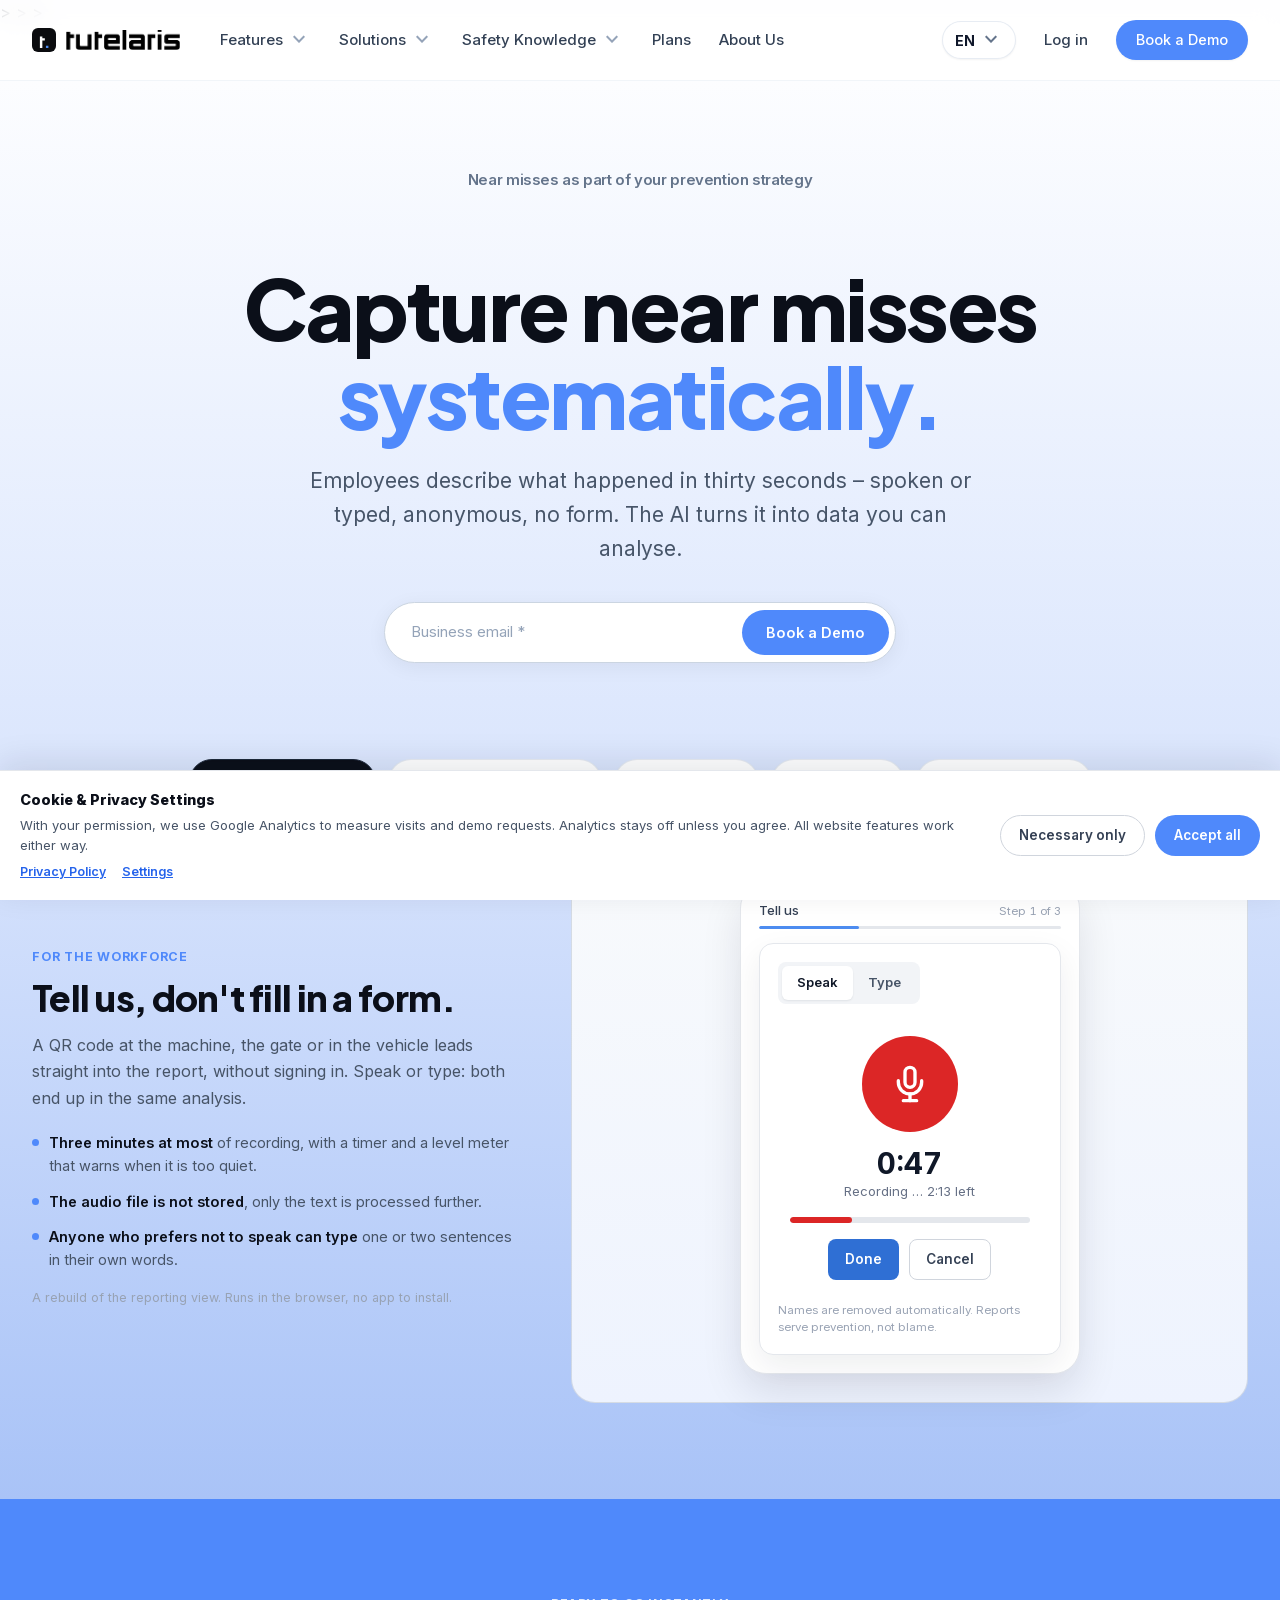
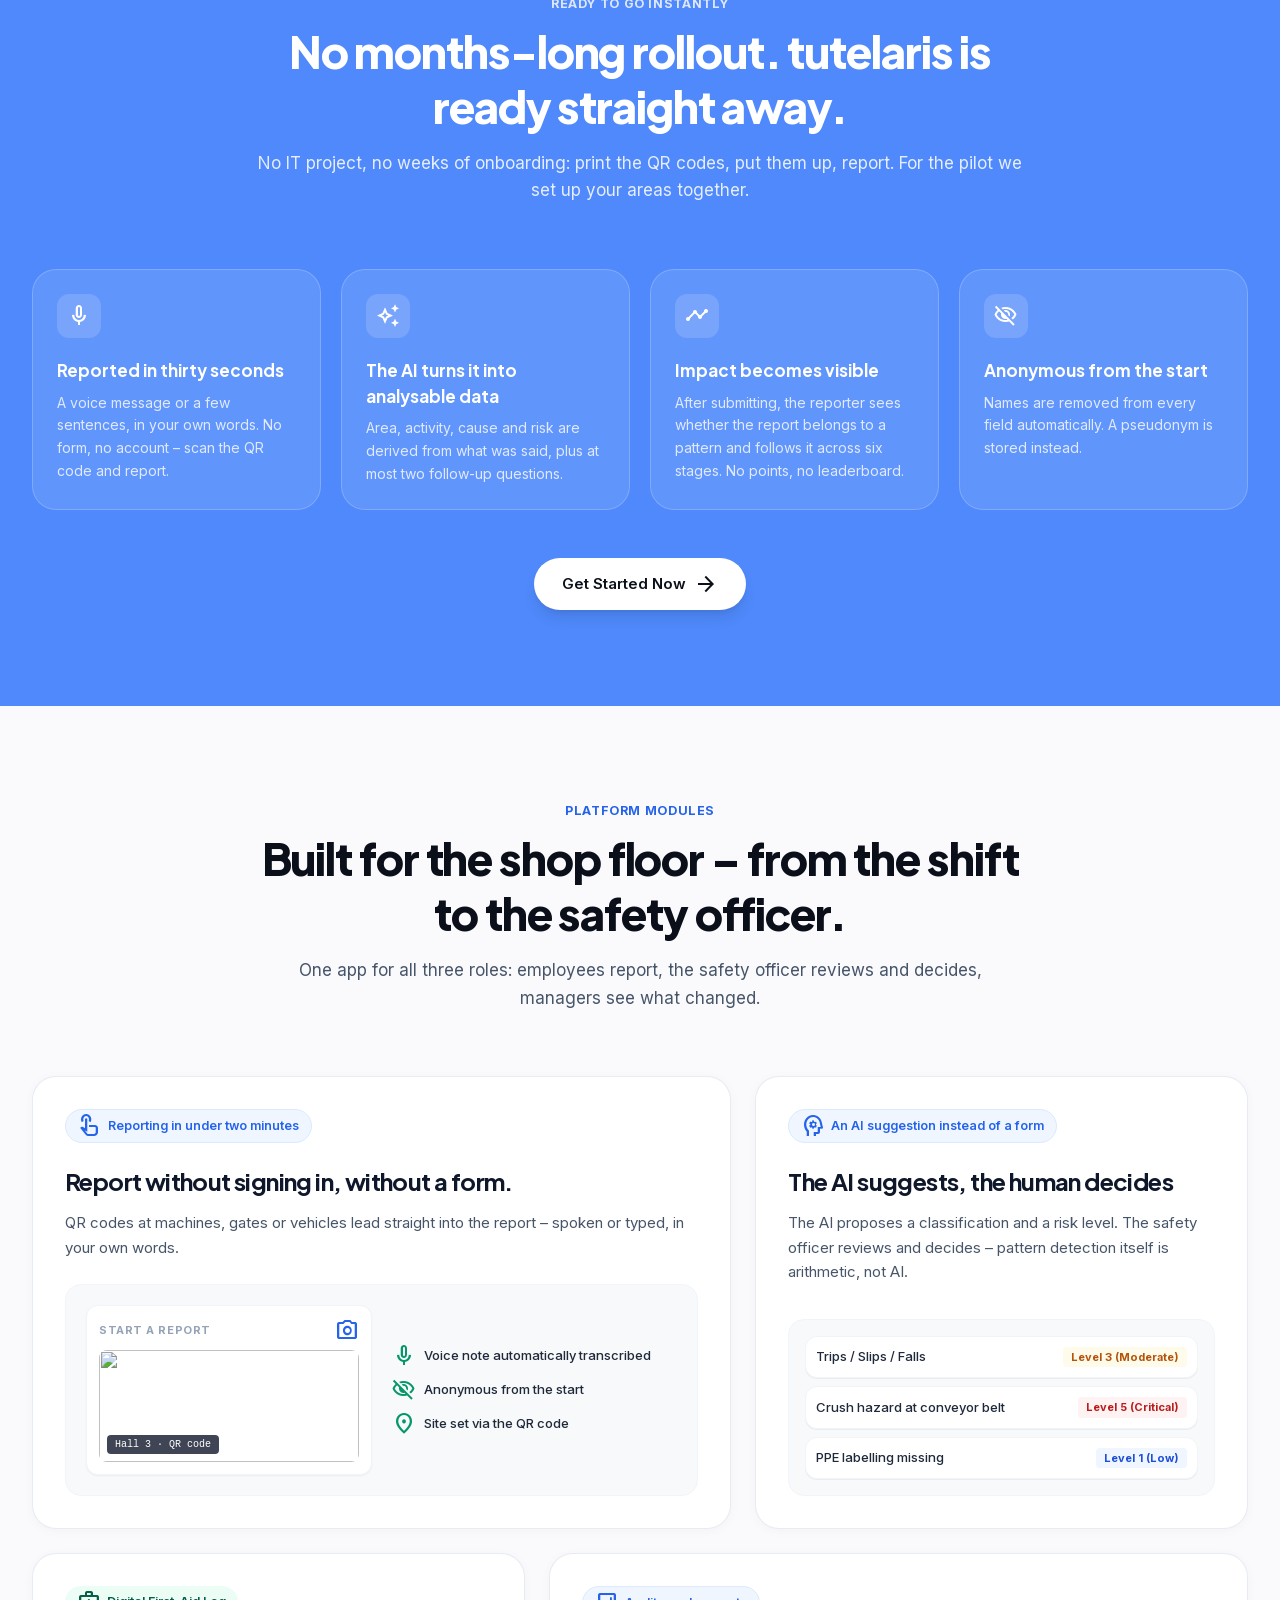
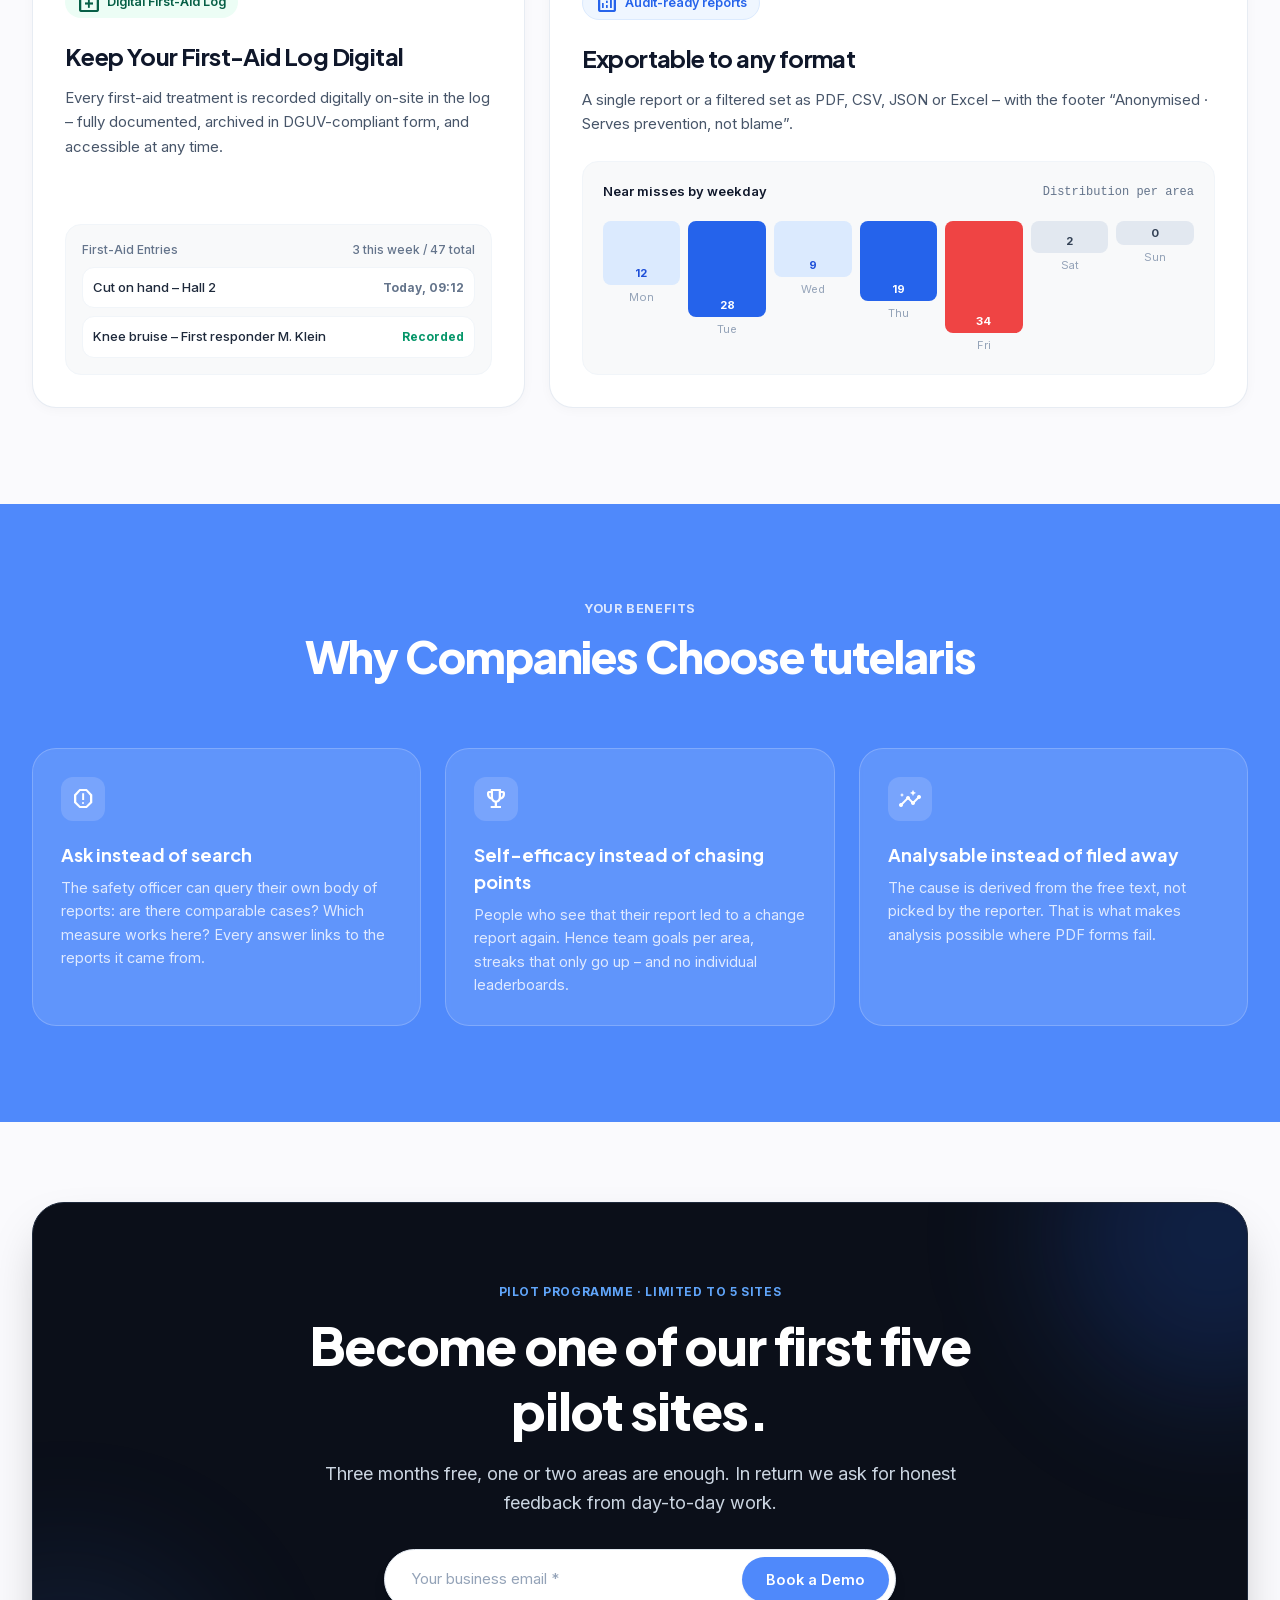
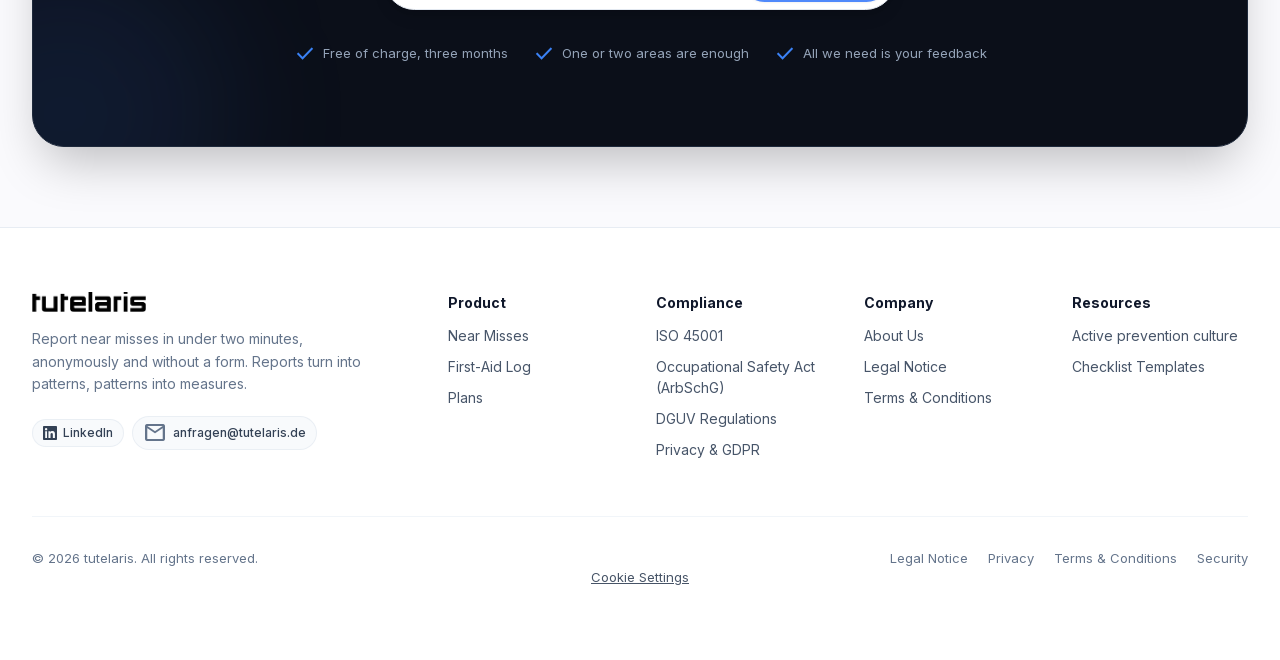
==== commit be25067b: "Align US typography and mobile layout; add consent-based conversion analytics" ====
--- a/index.html
+++ b/index.html
@@ -12,20 +12,16 @@
     <meta property="og:type" content="website">
     <meta property="og:site_name" content="tutelaris">
     <meta property="og:locale" content="de_DE">
-    <meta property="og:url" content="https://tutelaris.de/">
+    <meta property="og:url" content="https://tutelarisapp.com/">
     <meta property="og:title" content="tutelaris – Capture near misses systematically">>
     <meta property="og:description" content="Report near misses in under two minutes, spoken and anonymous, without a form. tutelaris turns reports into patterns and documented measures, first-aid log included.">>
-    <meta property="og:image" content="https://tutelaris.de/og-image.png">
+    <meta property="og:image" content="https://tutelarisapp.com/og-image.png">
     <meta property="og:image:width" content="1200">
     <meta property="og:image:height" content="630">
     <meta name="twitter:card" content="summary_large_image">
     <meta name="twitter:title" content="tutelaris – Capture near misses systematically">
     <meta name="twitter:description" content="Report near misses in under two minutes, spoken and anonymous, without a form. tutelaris turns reports into patterns and documented measures, first-aid log included.">
-    <meta name="twitter:image" content="https://tutelaris.de/og-image.png">
-    <link href="https://fonts.googleapis.com" rel="preconnect">
-    <link crossorigin="" href="https://fonts.gstatic.com" rel="preconnect">
-    <link href="https://fonts.googleapis.com/css2?family=Inter:wght@400;500;600;700;800&amp;family=Plus+Jakarta+Sans:wght@600;700;800;900&amp;display=swap" rel="stylesheet">
-    <link href="https://fonts.googleapis.com/css2?family=Material+Symbols+Outlined:opsz,wght,FILL,GRAD@20..24,400..600,0..1,0" rel="stylesheet">
+    <meta name="twitter:image" content="https://tutelarisapp.com/og-image.png">
     <style>@layer base{html,body{margin:0;padding:0;}html{scroll-behavior:smooth;}body{overscroll-behavior:none;}main>:first-child{margin-top:0!important;}main>:last-child{margin-bottom:0!important;}}::-webkit-scrollbar{display:none;}/* Fenster für Demo-Anfrage und Login: auf kleinen Geräten scrollbar   und kompakter, damit das Formular nicht unten abgeschnitten wird. */#demo-modal,#login-modal{overflow-y:auto;-webkit-overflow-scrolling:touch;overscroll-behavior:contain;}@media (max-width:640px){  #demo-modal>div:last-child,#login-modal>div:last-child{align-items:flex-start;padding:12px;}  .demo-modal-panel,#login-modal .relative.w-full{padding:20px 18px;border-radius:20px;}  .demo-modal-panel h3,#login-modal h3{font-size:20px;line-height:1.25;}  #demo-modal-form{gap:10px;}  #demo-modal-form label{margin-bottom:3px;}  #demo-field-note{min-height:0;height:64px;}  .demo-modal-panel>p{margin-bottom:14px;}}/* Der Hero beginnt direkt unter dem festen Kopf: Der Verlauf trägt den Abstand, damit zwischen Navigation und Verlauf keine Kante entsteht. */.hero-top{padding-top:var(--header-h,120px);}/* Einzeilige Formularfelder: feste Höhe 35px *//* ── Produktansichten in den Tabs ─────────────────────────────   Eigenständiges CSS, weil die kompilierte Tailwind-Datei nur die   Klassen enthält, die beim Bauen vorkamen. */.tp-wrap{position:relative;}.tp-panel{display:none;}.tp-panel.is-active{display:block;animation:tp-in .22s ease-out both;}@keyframes tp-in{from{opacity:0;transform:translateY(8px);}to{opacity:1;transform:none;}}.tp-grid{display:grid;gap:40px;align-items:center;}@media(min-width:1024px){.tp-grid{grid-template-columns:5fr 7fr;gap:56px;}}.tp-eyebrow{font-size:12.5px;font-weight:700;letter-spacing:.06em;text-transform:uppercase;color:#4f89fb;margin:0 0 10px;}.tp-title{font-family:'Plus Jakarta Sans',sans-serif;font-size:30px;line-height:1.15;font-weight:800;letter-spacing:-.02em;color:#0b0f19;margin:0 0 14px;}@media(min-width:640px){.tp-title{font-size:36px;}}.tp-lead{font-size:16px;line-height:1.65;color:#475467;margin:0 0 20px;}.tp-points{list-style:none;margin:0;padding:0;display:flex;flex-direction:column;gap:12px;}.tp-points li{display:flex;gap:10px;font-size:14.5px;line-height:1.6;color:#475467;}.tp-points b{color:#0b0f19;font-weight:600;}.tp-dot{flex:0 0 auto;width:7px;height:7px;border-radius:999px;background:#4f89fb;margin-top:8px;}.tp-note{font-size:12.5px;color:#98a2b3;margin:18px 0 0;}/* Rahmen um die Nachbauten */.tp-stage{background:linear-gradient(180deg,#f8fafc,#eef3fe);border:1px solid rgba(148,163,184,.35);border-radius:24px;padding:20px;}@media(min-width:640px){.tp-stage{padding:28px;}}.tp-phone{max-width:340px;margin:0 auto;background:#fff;border:1px solid #e4e7ec;border-radius:26px;padding:18px;box-shadow:0 18px 40px rgba(15,23,42,.10);}.tp-app{background:#fff;border:1px solid #e4e7ec;border-radius:14px;padding:18px;box-shadow:0 12px 32px rgba(15,23,42,.07);}.tp-app+.tp-app{margin-top:12px;}.tp-scroll{max-height:440px;overflow:hidden;position:relative;}.tp-fade{position:absolute;left:0;right:0;bottom:0;height:56px;background:linear-gradient(to bottom,rgba(255,255,255,0),#fff);}/* Bausteine aus dem Produkt */.tp-lbl{font-size:13px;font-weight:600;color:#344054;margin:0 0 6px;}.tp-field{border:1px solid #d0d5dd;border-radius:8px;padding:8px 12px;font-size:13.5px;color:#101828;background:#fff;min-height:35px;display:flex;align-items:center;}.tp-field.tp-multi{display:block;line-height:1.55;min-height:0;}.tp-select{display:flex;align-items:center;justify-content:space-between;gap:8px;}.tp-caret{color:#98a2b3;font-size:11px;}.tp-row{display:grid;gap:12px;}@media(min-width:640px){.tp-row.tp-2{grid-template-columns:1fr 1fr;}}.tp-btn{display:inline-flex;align-items:center;justify-content:center;border-radius:8px;padding:9px 16px;font-size:13.5px;font-weight:600;border:1px solid transparent;}.tp-btn-primary{background:#2f6fd4;color:#fff;}.tp-btn-secondary{background:#fff;color:#344054;border-color:#d0d5dd;}.tp-btns{display:flex;flex-wrap:wrap;gap:10px;margin-top:14px;}.tp-h{font-size:15px;font-weight:600;color:#101828;margin:0;}.tp-sub{font-size:13px;color:#667085;margin:3px 0 0;}.tp-kicker{font-size:11px;font-weight:700;letter-spacing:.06em;text-transform:uppercase;color:#98a2b3;margin:0 0 6px;}.tp-soft{background:#f8f9fb;border-radius:8px;padding:12px 14px;}.tp-chip{display:inline-flex;align-items:center;gap:6px;border:1px solid #e4e7ec;background:#f8f9fb;color:#475467;border-radius:999px;padding:4px 10px;font-size:11.5px;font-weight:500;}.tp-tag{display:inline-flex;border:1px solid #d0d5dd;background:#fff;color:#344054;border-radius:999px;padding:6px 13px;font-size:13px;}.tp-tag.is-on{background:#2f6fd4;border-color:#2f6fd4;color:#fff;font-weight:600;}.tp-tags{display:flex;flex-wrap:wrap;gap:8px;margin-top:12px;}.tp-badge{display:inline-flex;align-items:center;gap:6px;border-radius:999px;padding:3px 9px;font-size:11.5px;font-weight:600;}.tp-badge .tp-bdot{width:7px;height:7px;border-radius:999px;}.tp-badge-high{background:#fef3f2;color:#912018;}.tp-num{font-variant-numeric:tabular-nums;}/* Ansicht 1: Aufnahme */.tp-steps{display:flex;align-items:baseline;justify-content:space-between;font-size:13px;}.tp-steps span:first-child{font-weight:500;color:#344054;}.tp-steps span:last-child{font-size:11.5px;color:#98a2b3;}.tp-progress{height:3px;border-radius:999px;background:#e4e7ec;margin-top:6px;overflow:hidden;}.tp-progress i{display:block;height:100%;width:33.3%;border-radius:999px;background:#4d8cf0;}.tp-switch{display:inline-flex;background:#f2f4f7;border-radius:8px;padding:4px;margin-bottom:14px;}.tp-switch span{padding:7px 15px;border-radius:6px;font-size:13px;font-weight:600;color:#475467;}.tp-switch span.is-on{background:#fff;color:#101828;box-shadow:0 1px 2px rgba(16,24,40,.08);}.tp-rec{display:flex;flex-direction:column;align-items:center;gap:16px;padding:18px 0;text-align:center;}.tp-mic{position:relative;display:grid;place-items:center;width:96px;height:96px;}.tp-mic .tp-ring{position:absolute;inset:0;border-radius:999px;background:rgba(239,68,68,.25);animation:tp-breathe 1.6s ease-in-out infinite;}@keyframes tp-breathe{0%,100%{transform:scale(1.05);}50%{transform:scale(1.4);}}.tp-mic .tp-core{position:relative;display:grid;place-items:center;width:96px;height:96px;border-radius:999px;background:#dc2626;color:#fff;}.tp-time{font-size:30px;font-weight:700;color:#101828;line-height:1;}.tp-bar{height:6px;width:100%;max-width:240px;border-radius:999px;background:#e4e7ec;overflow:hidden;}.tp-bar i{display:block;height:100%;width:26%;background:#dc2626;border-radius:999px;}/* Ansicht 4: Auswertung */.tp-tiles{display:grid;grid-template-columns:1fr 1fr;gap:10px;}.tp-tile{border:1px solid #e4e7ec;border-radius:12px;background:#fff;padding:12px 14px;}.tp-tile .tp-tl{font-size:12px;font-weight:500;color:#667085;}.tp-tile .tp-tv{font-size:26px;font-weight:700;color:#111827;margin-top:2px;line-height:1.1;}.tp-tile .tp-th{font-size:11px;color:#98a2b3;margin-top:2px;}.tp-rank{display:grid;place-items:center;width:22px;height:22px;border-radius:6px;background:#2f6fd4;color:#fff;font-size:11px;font-weight:700;flex:0 0 auto;}.tp-barrow{display:grid;grid-template-columns:1fr auto;gap:8px;align-items:center;font-size:12.5px;color:#475467;margin-bottom:8px;}.tp-bartrack{grid-column:1 / -1;height:7px;border-radius:999px;background:#eef2f6;overflow:hidden;margin-top:-4px;}.tp-bartrack i{display:block;height:100%;border-radius:999px;}.tp-terms{display:flex;flex-wrap:wrap;gap:7px;}.tp-term{display:inline-flex;align-items:baseline;gap:5px;border-radius:8px;padding:4px 9px;background:#eef4fe;color:#2154a3;font-size:13px;}.tp-term b{font-weight:700;}.tp-term small{color:#6ba1f4;font-size:11px;}/* Ansicht 5: Rückmeldung */.tp-thanks{display:flex;gap:14px;align-items:flex-start;border:1px solid #bbf7d0;background:#f0fdf4;border-radius:14px;padding:16px;}.tp-thumb{flex:0 0 auto;display:grid;place-items:center;width:52px;height:52px;border-radius:999px;background:#0ca30c;color:#fff;}.tp-thanks h4{font-size:18px;font-weight:700;color:#14532d;margin:0;line-height:1.25;}.tp-pattern{display:flex;flex-wrap:wrap;align-items:center;gap:8px;margin-top:8px;font-size:14px;color:#14532d;}.tp-pdots{display:flex;gap:4px;}.tp-pdots i{width:8px;height:8px;border-radius:999px;background:#0ca30c;display:block;}.tp-trail{list-style:none;margin:0;padding:0;}.tp-trail li{display:flex;gap:12px;}.tp-trail .tp-line{display:flex;flex-direction:column;align-items:center;}.tp-trail .tp-tdot{width:10px;height:10px;border-radius:999px;background:#d1d5db;margin-top:5px;flex:0 0 auto;}.tp-trail .tp-tdot.is-done{background:#0ca30c;}.tp-trail .tp-tdot.is-now{background:#4d8cf0;box-shadow:0 0 0 3px rgba(42,120,214,.18);}.tp-trail .tp-tline{width:1px;flex:1;background:#e5e7eb;}.tp-trail .tp-tline.is-done{background:#0ca30c;}.tp-trail .tp-tbody{padding-bottom:14px;}.tp-trail .tp-tbody.is-open{opacity:.55;}.tp-trail p{margin:0;font-size:13.5px;color:#1f2937;font-weight:500;}.tp-trail p.is-now{font-weight:600;color:#101828;}.tp-trail small{display:block;margin-top:2px;font-size:11.5px;color:#667085;}.tp-result{border:1px solid #bbf7d0;background:#f0fdf4;border-radius:12px;padding:14px 16px;margin-top:12px;}.tp-result .tp-kicker{color:rgba(20,83,45,.7);}.tp-result p{margin:6px 0 0;font-size:14px;color:#14532d;line-height:1.55;font-weight:500;}.tp-result small{display:block;margin-top:8px;font-size:11.5px;color:rgba(20,83,45,.8);font-weight:400;}.tp-reject{border:1px solid #fde68a;background:#fffbeb;border-radius:12px;padding:14px 16px;margin-top:12px;}.tp-reject .tp-kicker{color:rgba(120,53,15,.85);}.tp-reject p{margin:6px 0 0;font-size:13.5px;color:#78350f;line-height:1.55;}@media (prefers-reduced-motion: reduce){  .tp-panel.is-active{animation:none;}  .tp-mic .tp-ring{animation:none;transform:scale(1.2);}}.sr-only{position:absolute;width:1px;height:1px;padding:0;margin:-1px;overflow:hidden;clip:rect(0,0,0,0);white-space:nowrap;border:0;}.hero-eyebrow{margin-bottom:72px;}@media (max-width:640px){.hero-eyebrow{margin-bottom:40px;}}.form-field{height:35px;padding-top:0;padding-bottom:0;line-height:35px;}.form-field:focus{box-shadow:0 0 0 3px rgba(79,137,251,.15);}.demo-booking-link:hover,.demo-success-booking:hover{color:#1e293b;}button[disabled]{opacity:.6;cursor:default;}/* Nav dropdowns: open on hover/focus with a short fade+slide; click still works on touch */.nav-dropdown-panel{opacity:0;visibility:hidden;transform:translateY(-6px);pointer-events:none;transition:opacity .18s ease,transform .18s ease,visibility .18s;}.nav-dropdown-panel::before{content:"";position:absolute;left:0;right:0;top:-10px;height:10px;}.nav-dropdown:hover>.nav-dropdown-panel,.nav-dropdown:focus-within>.nav-dropdown-panel,.nav-dropdown.is-open>.nav-dropdown-panel{opacity:1;visibility:visible;transform:translateY(0);pointer-events:auto;}.nav-dropdown:hover>.nav-dropdown-btn .material-symbols-outlined,.nav-dropdown.is-open>.nav-dropdown-btn .material-symbols-outlined{transform:rotate(180deg);}@media (prefers-reduced-motion:reduce){.nav-dropdown-panel{transition:none;}}</style><link rel="stylesheet" href="/styles-tailwind.css">
   <script type="application/ld+json">
   {
@@ -37,6 +33,8 @@
     "description": "tutelaris ist die Anwendung, mit der Beschäftigte Beinaheunfälle in unter zwei Minuten anonym melden und Fachkräfte daraus Muster und Maßnahmen ableiten."
   }
   </script>
+<link rel="stylesheet" href="assets/fonts/fonts.css">
+<link rel="stylesheet" href="site-refinements.css">
 </head>
   <body class="bg-[#FAFAFD] font-body text-[#101828] antialiased selection:bg-blue-100 selection:text-blue-900">
     <header class="fixed top-0 left-0 right-0 w-full z-50 bg-white/80 backdrop-blur-md border-b border-slate-100 transition-all">
@@ -632,7 +630,7 @@
 </div>
 </div>
 </section>
-</div></main><footer class="w-full bg-white border-t border-slate-200/80 pt-16 pb-12"><div class="max-w-[80rem] mx-auto px-6 sm:px-8"><div class="grid grid-cols-2 md:grid-cols-3 lg:grid-cols-6 gap-8 pb-14 border-b border-slate-100"><div class="col-span-2 md:col-span-3 lg:col-span-2 flex flex-col gap-4 pr-6"><div class="flex items-center gap-2.5"><img alt="tutelaris" class="h-5 w-auto object-contain" src="/tutelaris-logo-black.png"></div><p class="text-[14px] text-slate-500 max-w-sm leading-relaxed">Report near misses in under two minutes, anonymously and without a form. Reports turn into patterns, patterns into measures.</p><div class="flex flex-wrap items-center gap-2 pt-1"><a class="inline-flex items-center gap-1.5 px-2.5 py-1 rounded-full bg-slate-50 text-slate-700 text-[12px] font-medium border border-slate-200/60 hover:bg-slate-100 transition-colors" href="https://www.linkedin.com/company/tutelaris/" target="_blank" rel="noopener" aria-label="tutelaris auf LinkedIn"><svg width="14" height="14" viewBox="0 0 24 24" fill="currentColor" aria-hidden="true"><path d="M22.225 0H1.771C.792 0 0 .77 0 1.723v20.547C0 23.23.792 24 1.771 24h20.451C23.2 24 24 23.23 24 22.27V1.723C24 .77 23.2 0 22.222 0h.003zM6.905 20.452H3.77V9h3.135v11.452zM5.337 7.433a2.062 2.062 0 1 1 0-4.124 2.062 2.062 0 0 1 0 4.124zM20.447 20.452h-3.554v-5.569c0-1.328-.027-3.037-1.852-3.037-1.853 0-2.136 1.445-2.136 2.939v5.667H9.35V9h3.414v1.561h.049c.476-.9 1.637-1.852 3.368-1.852 3.6 0 4.266 2.37 4.266 5.456v6.287z"/></svg>LinkedIn</a><a class="inline-flex items-center gap-1.5 px-2.5 py-1 rounded-full bg-slate-50 text-slate-700 text-[12px] font-medium border border-slate-200/60 hover:bg-slate-100 transition-colors" href="mailto:anfragen@tutelaris.de"><span class="material-symbols-outlined text-[15px] text-slate-500">mail</span>anfragen@tutelaris.de</a></div></div><div class="flex flex-col gap-3"><span class="text-[14px] font-bold text-slate-900">Product</span><div class="flex flex-col gap-2.5 text-[14px] text-slate-600"><a class="hover:text-slate-900 transition-colors" data-path="beinaheunfall-management" href="#funktionen">Near Misses</a><a class="hover:text-slate-900 transition-colors" data-path="verbandsbuch" href="#verbandsbuch-modul">First-Aid Log</a><a class="hover:text-slate-900 transition-colors" data-path="preise" href="preise.html">Plans</a></div></div><div class="flex flex-col gap-3"><span class="text-[14px] font-bold text-slate-900">Compliance</span><div class="flex flex-col gap-2.5 text-[14px] text-slate-600"><a class="hover:text-slate-900 transition-colors" data-path="compliance-iso-45001" href="iso-45001.html">ISO 45001</a><a class="hover:text-slate-900 transition-colors" data-path="compliance-arbschg" href="arbeitsschutzgesetz.html">Occupational Safety Act (ArbSchG)</a><a class="hover:text-slate-900 transition-colors" data-path="compliance-dguv" href="dguv-vorschriften.html">DGUV Regulations</a><a class="hover:text-slate-900 transition-colors" data-path="compliance-datenschutz" href="https://tutelaris.de/datenschutz.html">Privacy &amp; GDPR</a></div></div><div class="flex flex-col gap-3"><span class="text-[14px] font-bold text-slate-900">Company</span><div class="flex flex-col gap-2.5 text-[14px] text-slate-600"><a class="hover:text-slate-900 transition-colors" data-path="unternehmen" href="ueber-uns.html">About Us</a><a class="hover:text-slate-900 transition-colors" data-path="impressum" href="https://tutelaris.de/impressum.html">Legal Notice</a><a class="hover:text-slate-900 transition-colors" data-path="agb" href="https://tutelaris.de/agb.html">Terms &amp; Conditions</a></div></div><div class="flex flex-col gap-3"><span class="text-[14px] font-bold text-slate-900">Resources</span><div class="flex flex-col gap-2.5 text-[14px] text-slate-600"><a class="hover:text-slate-900 transition-colors" data-path="ehs-leitfaeden" href="ehs-leitfaeden.html">Active prevention culture</a><a class="hover:text-slate-900 transition-colors" data-path="checklisten-vorlagen" href="checklisten-vorlagen.html">Checklist Templates</a></div></div></div><div class="pt-8 flex flex-col sm:flex-row items-center justify-between gap-4 text-[13px] text-slate-500"><div class="">© 2026 tutelaris. All rights reserved.</div><div class="flex items-center gap-5"><a class="hover:text-slate-900 transition-colors" href="https://tutelaris.de/impressum.html">Legal Notice</a><a class="hover:text-slate-900 transition-colors" href="https://tutelaris.de/datenschutz.html">Privacy</a><a class="hover:text-slate-900 transition-colors" href="https://tutelaris.de/agb.html">Terms &amp; Conditions</a><a class="hover:text-slate-900 transition-colors" href="sicherheit.html">Security</a></div></div></div></footer>
+</div></main><footer class="w-full bg-white border-t border-slate-200/80 pt-16 pb-12"><div class="max-w-[80rem] mx-auto px-6 sm:px-8"><div class="grid grid-cols-2 md:grid-cols-3 lg:grid-cols-6 gap-8 pb-14 border-b border-slate-100"><div class="col-span-2 md:col-span-3 lg:col-span-2 flex flex-col gap-4 pr-6"><div class="flex items-center gap-2.5"><img alt="tutelaris" class="h-5 w-auto object-contain" src="/tutelaris-logo-black.png"></div><p class="text-[14px] text-slate-500 max-w-sm leading-relaxed">Report near misses in under two minutes, anonymously and without a form. Reports turn into patterns, patterns into measures.</p><div class="flex flex-wrap items-center gap-2 pt-1"><a class="inline-flex items-center gap-1.5 px-2.5 py-1 rounded-full bg-slate-50 text-slate-700 text-[12px] font-medium border border-slate-200/60 hover:bg-slate-100 transition-colors" href="https://www.linkedin.com/company/tutelaris/" target="_blank" rel="noopener" aria-label="tutelaris auf LinkedIn"><svg width="14" height="14" viewBox="0 0 24 24" fill="currentColor" aria-hidden="true"><path d="M22.225 0H1.771C.792 0 0 .77 0 1.723v20.547C0 23.23.792 24 1.771 24h20.451C23.2 24 24 23.23 24 22.27V1.723C24 .77 23.2 0 22.222 0h.003zM6.905 20.452H3.77V9h3.135v11.452zM5.337 7.433a2.062 2.062 0 1 1 0-4.124 2.062 2.062 0 0 1 0 4.124zM20.447 20.452h-3.554v-5.569c0-1.328-.027-3.037-1.852-3.037-1.853 0-2.136 1.445-2.136 2.939v5.667H9.35V9h3.414v1.561h.049c.476-.9 1.637-1.852 3.368-1.852 3.6 0 4.266 2.37 4.266 5.456v6.287z"/></svg>LinkedIn</a><a class="inline-flex items-center gap-1.5 px-2.5 py-1 rounded-full bg-slate-50 text-slate-700 text-[12px] font-medium border border-slate-200/60 hover:bg-slate-100 transition-colors" href="mailto:anfragen@tutelaris.de"><span class="material-symbols-outlined text-[15px] text-slate-500">mail</span>anfragen@tutelaris.de</a></div></div><div class="flex flex-col gap-3"><span class="text-[14px] font-bold text-slate-900">Product</span><div class="flex flex-col gap-2.5 text-[14px] text-slate-600"><a class="hover:text-slate-900 transition-colors" data-path="beinaheunfall-management" href="#funktionen">Near Misses</a><a class="hover:text-slate-900 transition-colors" data-path="verbandsbuch" href="#verbandsbuch-modul">First-Aid Log</a><a class="hover:text-slate-900 transition-colors" data-path="preise" href="preise.html">Plans</a></div></div><div class="flex flex-col gap-3"><span class="text-[14px] font-bold text-slate-900">Compliance</span><div class="flex flex-col gap-2.5 text-[14px] text-slate-600"><a class="hover:text-slate-900 transition-colors" data-path="compliance-iso-45001" href="iso-45001.html">ISO 45001</a><a class="hover:text-slate-900 transition-colors" data-path="compliance-arbschg" href="arbeitsschutzgesetz.html">Occupational Safety Act (ArbSchG)</a><a class="hover:text-slate-900 transition-colors" data-path="compliance-dguv" href="dguv-vorschriften.html">DGUV Regulations</a><a class="hover:text-slate-900 transition-colors" data-path="compliance-datenschutz" href="https://tutelaris.de/datenschutz.html">Privacy &amp; GDPR</a></div></div><div class="flex flex-col gap-3"><span class="text-[14px] font-bold text-slate-900">Company</span><div class="flex flex-col gap-2.5 text-[14px] text-slate-600"><a class="hover:text-slate-900 transition-colors" data-path="unternehmen" href="ueber-uns.html">About Us</a><a class="hover:text-slate-900 transition-colors" data-path="impressum" href="https://tutelaris.de/impressum.html">Legal Notice</a><a class="hover:text-slate-900 transition-colors" data-path="agb" href="https://tutelaris.de/agb.html">Terms &amp; Conditions</a></div></div><div class="flex flex-col gap-3"><span class="text-[14px] font-bold text-slate-900">Resources</span><div class="flex flex-col gap-2.5 text-[14px] text-slate-600"><a class="hover:text-slate-900 transition-colors" data-path="ehs-leitfaeden" href="ehs-leitfaeden.html">Active prevention culture</a><a class="hover:text-slate-900 transition-colors" data-path="checklisten-vorlagen" href="checklisten-vorlagen.html">Checklist Templates</a></div></div></div><div class="pt-8 flex flex-col sm:flex-row items-center justify-between gap-4 text-[13px] text-slate-500"><div class="">© 2026 tutelaris. All rights reserved.</div><div class="flex items-center gap-5"><a class="hover:text-slate-900 transition-colors" href="https://tutelaris.de/impressum.html">Legal Notice</a><a class="hover:text-slate-900 transition-colors" href="https://tutelaris.de/datenschutz.html">Privacy</a><a class="hover:text-slate-900 transition-colors" href="https://tutelaris.de/agb.html">Terms &amp; Conditions</a><a class="hover:text-slate-900 transition-colors" href="sicherheit.html">Security</a></div></div></div><button type="button" class="privacy-settings" onclick="window.tutCookieConsent.openSettings()">Cookie Settings</button></footer>
 
 <!-- DEMO BOOKING MODAL -->
 <div id="demo-modal" class="fixed inset-0 z-[100] hidden">
@@ -1028,11 +1026,13 @@
         })
       }).then(function (res) {
         if (!res.ok) throw new Error('HubSpot antwortete mit ' + res.status);
+        window.tutAnalytics && window.tutAnalytics.track('generate_lead');
         var link = success.querySelector('.demo-success-booking');
         if (link) link.setAttribute('href', bookingUrl(email));
         form.classList.add('hidden');
         success.classList.remove('hidden');
       }).catch(function (err) {
+        window.tutAnalytics && window.tutAnalytics.track('demo_submit_error');
         console.error('[tutelaris] Formular konnte nicht gesendet werden:', err);
         if (formError) formError.classList.remove('hidden');
       }).then(function () {
@@ -1120,6 +1120,7 @@
 </script>
 
 
-<!-- Cloudflare Web Analytics: ohne Cookies, daher ohne Einwilligungsbanner -->
-<script defer type='module' src='https://static.cloudflareinsights.com/beacon.min.js' data-cf-beacon='{"token": "5e985a0e0274410aad3a7441aac2fa57"}'></script>
+
+<script defer src="cookie-consent.js"></script>
+<script defer src="analytics.js"></script>
 </body></html>
--- a/assets/fonts/fonts.css
+++ b/assets/fonts/fonts.css
@@ -0,0 +1,61 @@
+/* Selbst gehostete Kopie von Google Fonts (Inter, Plus Jakarta Sans, Material
+   Symbols Outlined). Dateien identisch zu den zuvor von fonts.gstatic.com
+   geladenen Varianten - keine Verbindung zu Google mehr, keine Einwilligung
+   erforderlich. */
+
+@font-face {
+  font-family: 'Inter';
+  font-style: normal;
+  font-weight: 400 800;
+  font-display: swap;
+  src: url('inter-latin-ext.woff2') format('woff2');
+  unicode-range: U+0100-02BA, U+02BD-02C5, U+02C7-02CC, U+02CE-02D7, U+02DD-02FF, U+0304, U+0308, U+0329, U+1D00-1DBF, U+1E00-1E9F, U+1EF2-1EFF, U+2020, U+20A0-20AB, U+20AD-20C0, U+2113, U+2C60-2C7F, U+A720-A7FF;
+}
+@font-face {
+  font-family: 'Inter';
+  font-style: normal;
+  font-weight: 400 800;
+  font-display: swap;
+  src: url('inter-latin.woff2') format('woff2');
+  unicode-range: U+0000-00FF, U+0131, U+0152-0153, U+02BB-02BC, U+02C6, U+02DA, U+02DC, U+0304, U+0308, U+0329, U+2000-206F, U+20AC, U+2122, U+2191, U+2193, U+2212, U+2215, U+FEFF, U+FFFD;
+}
+
+@font-face {
+  font-family: 'Plus Jakarta Sans';
+  font-style: normal;
+  font-weight: 600 800;
+  font-display: swap;
+  src: url('pjs-latin-ext.woff2') format('woff2');
+  unicode-range: U+0100-02BA, U+02BD-02C5, U+02C7-02CC, U+02CE-02D7, U+02DD-02FF, U+0304, U+0308, U+0329, U+1D00-1DBF, U+1E00-1E9F, U+1EF2-1EFF, U+2020, U+20A0-20AB, U+20AD-20C0, U+2113, U+2C60-2C7F, U+A720-A7FF;
+}
+@font-face {
+  font-family: 'Plus Jakarta Sans';
+  font-style: normal;
+  font-weight: 600 800;
+  font-display: swap;
+  src: url('pjs-latin.woff2') format('woff2');
+  unicode-range: U+0000-00FF, U+0131, U+0152-0153, U+02BB-02BC, U+02C6, U+02DA, U+02DC, U+0304, U+0308, U+0329, U+2000-206F, U+20AC, U+2122, U+2191, U+2193, U+2212, U+2215, U+FEFF, U+FFFD;
+}
+
+@font-face {
+  font-family: 'Material Symbols Outlined';
+  font-style: normal;
+  font-weight: 400 600;
+  font-display: block;
+  src: url('material-symbols-outlined.woff2') format('woff2');
+}
+.material-symbols-outlined {
+  font-family: 'Material Symbols Outlined';
+  font-weight: normal;
+  font-style: normal;
+  font-size: 24px;
+  line-height: 1;
+  letter-spacing: normal;
+  text-transform: none;
+  display: inline-block;
+  white-space: nowrap;
+  word-wrap: normal;
+  direction: ltr;
+  text-rendering: optimizeLegibility;
+  -webkit-font-smoothing: antialiased;
+}
--- a/site-refinements.css
+++ b/site-refinements.css
@@ -0,0 +1,22 @@
+/* Shared finishing details: typography and responsive controls. */
+header .demo-open-btn { white-space: nowrap; }
+header img { flex-shrink: 0; }
+.demo-email-input { min-width: 0; }
+.hero-top h1 { text-wrap: balance; }
+.tp-grid > * { min-width: 0; }
+@media (max-width: 639px) {
+  header .demo-open-btn { font-size: 12px; padding-inline: 12px; }
+  header img[alt="tutelaris"] { max-width: 108px; height: auto; }
+  .hero-top h1 { font-size: clamp(34px, 10.8vw, 44px); }
+  .module-tabs { flex-wrap: nowrap; justify-content: flex-start; overflow-x: auto; padding: 4px 2px 12px; scroll-snap-type: x proximity; }
+  .module-tab-btn { white-space: nowrap; flex-shrink: 0; scroll-snap-align: start; }
+  .tp-stage { padding: 14px; }
+  .demo-trigger-form button { padding-inline: 16px; }
+  .demo-email-input { padding-inline: 16px; }
+}
+@media (max-width: 359px) { header .demo-open-btn { display: none; } }
+@media (prefers-reduced-motion: reduce) { html { scroll-behavior: auto; } }
+
+.privacy-settings { display:block; margin: 0 auto 24px; font:inherit; font-size:13px; color:#475467; text-decoration:underline; }
+
+@media (max-width: 639px) { footer .flex.items-center.gap-5 { flex-wrap: wrap; justify-content: center; gap: 12px 20px; } }
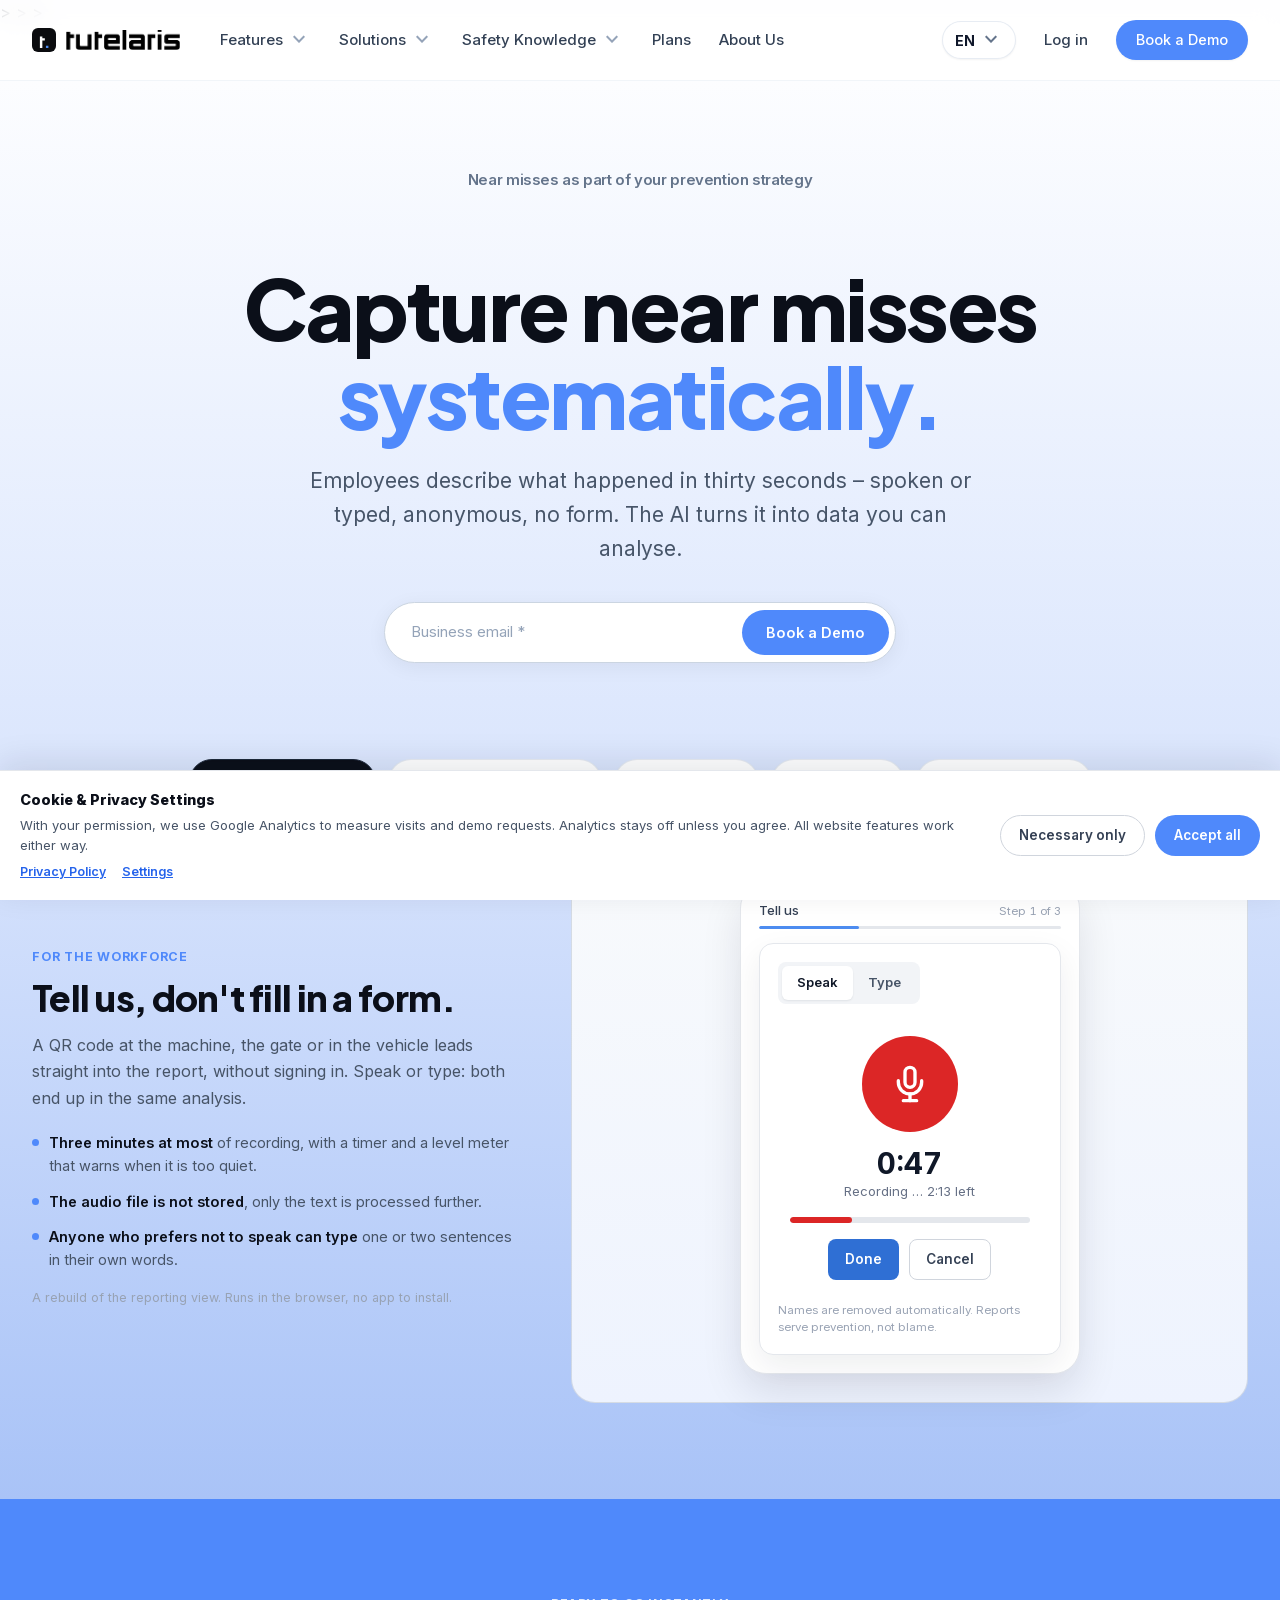
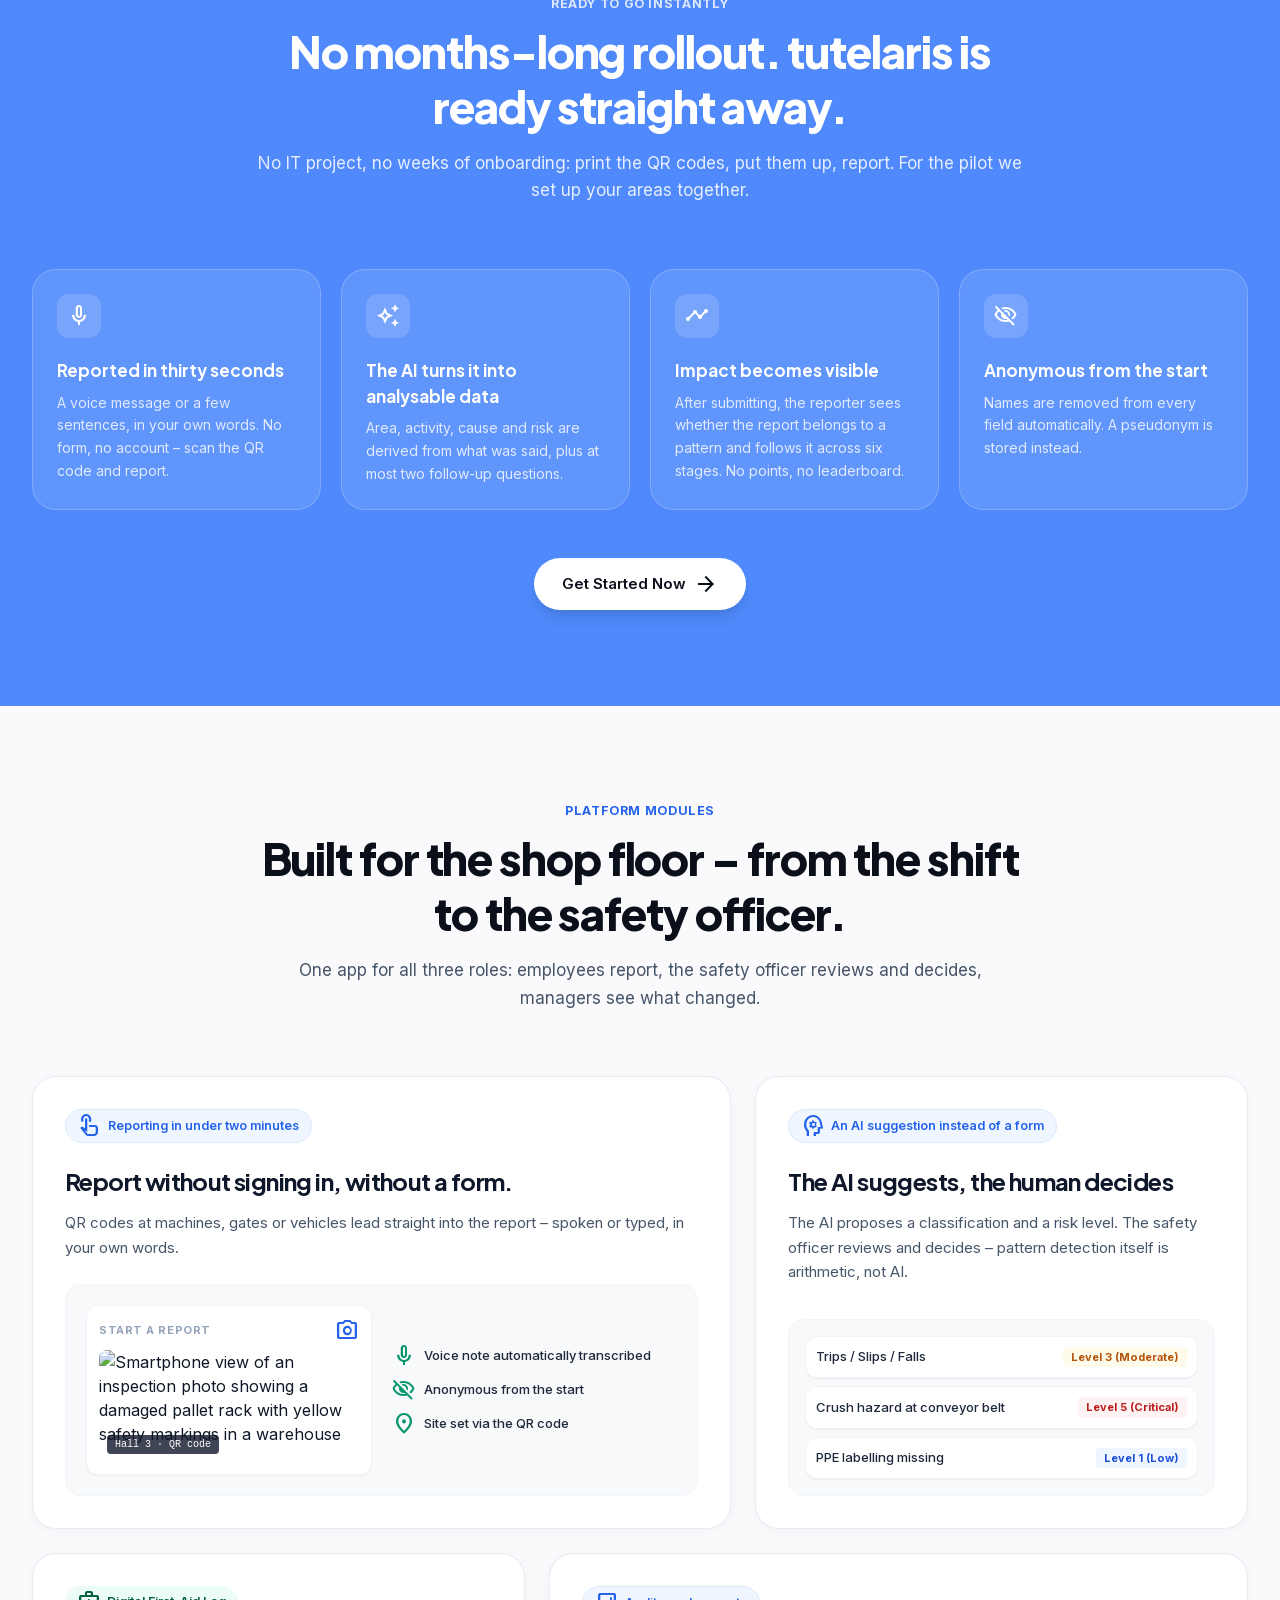
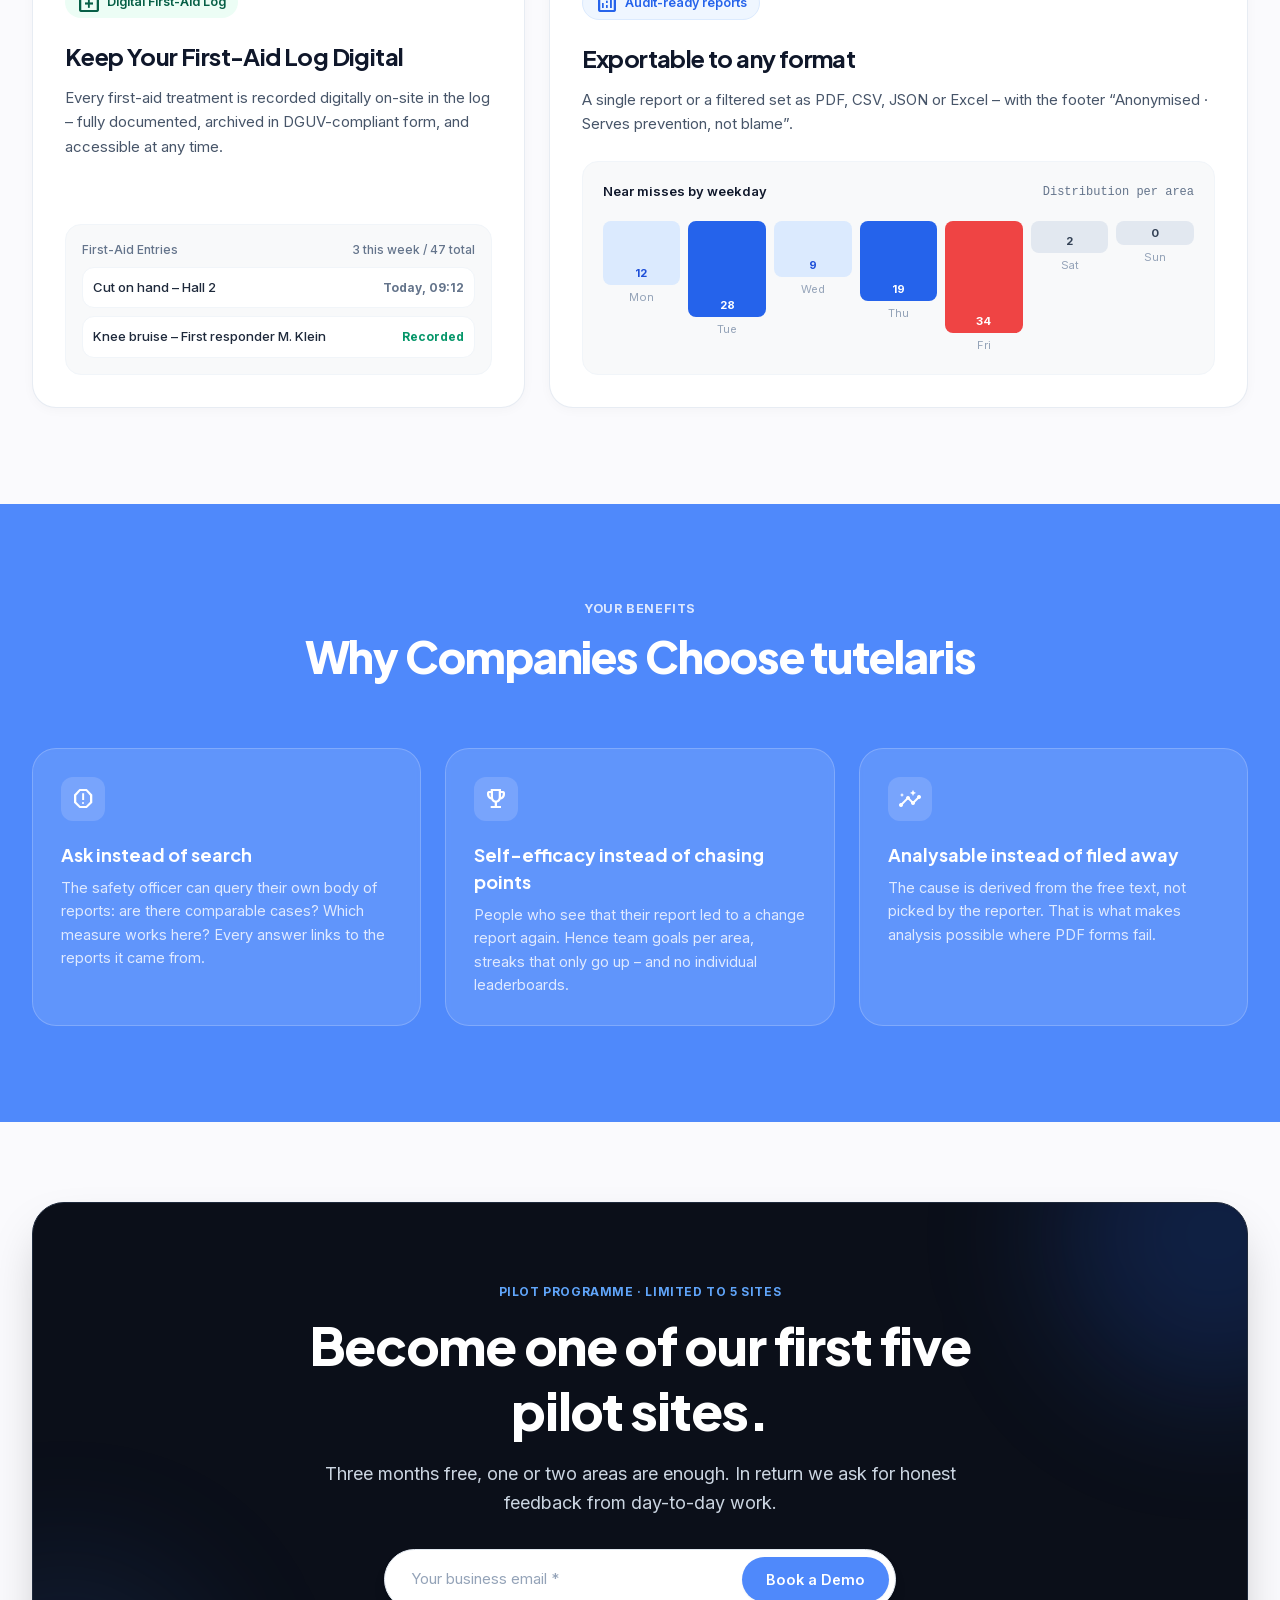
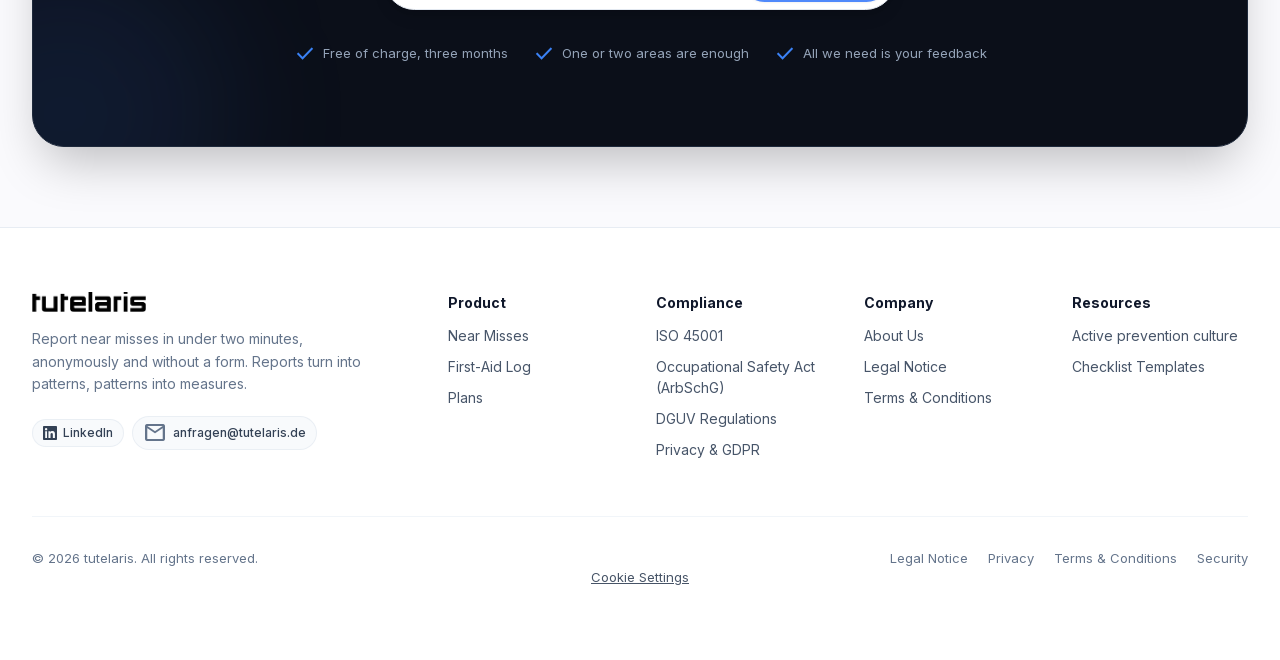
==== commit 27780bf6: "Add alt text to pallet rack inspection image Co-Authored-By: Claude Sonnet 5.5 <noreply@anthropic.co" ====
--- a/index.html
+++ b/index.html
@@ -479,7 +479,7 @@
 <span class="material-symbols-outlined text-[#2563eb] text-[18px]">photo_camera</span>
 </div>
 <div class="h-28 rounded-lg overflow-hidden relative">
-<img class="w-full h-full object-cover" data-alt="High-resolution smartphone view showing a safety inspection photo of a defective pallet racking system with yellow safety markings in an industrial warehouse setting, realistic enterprise photography." src="https://lh3.googleusercontent.com/aida-public/[base64]">
+<img class="w-full h-full object-cover" alt="Smartphone view of an inspection photo showing a damaged pallet rack with yellow safety markings in a warehouse" src="https://lh3.googleusercontent.com/aida-public/[base64]">
 <span class="absolute bottom-2 left-2 bg-slate-900/80 text-white text-[10px] px-2 py-0.5 rounded font-mono">Hall 3 · QR code</span>
 </div>
 </div>
